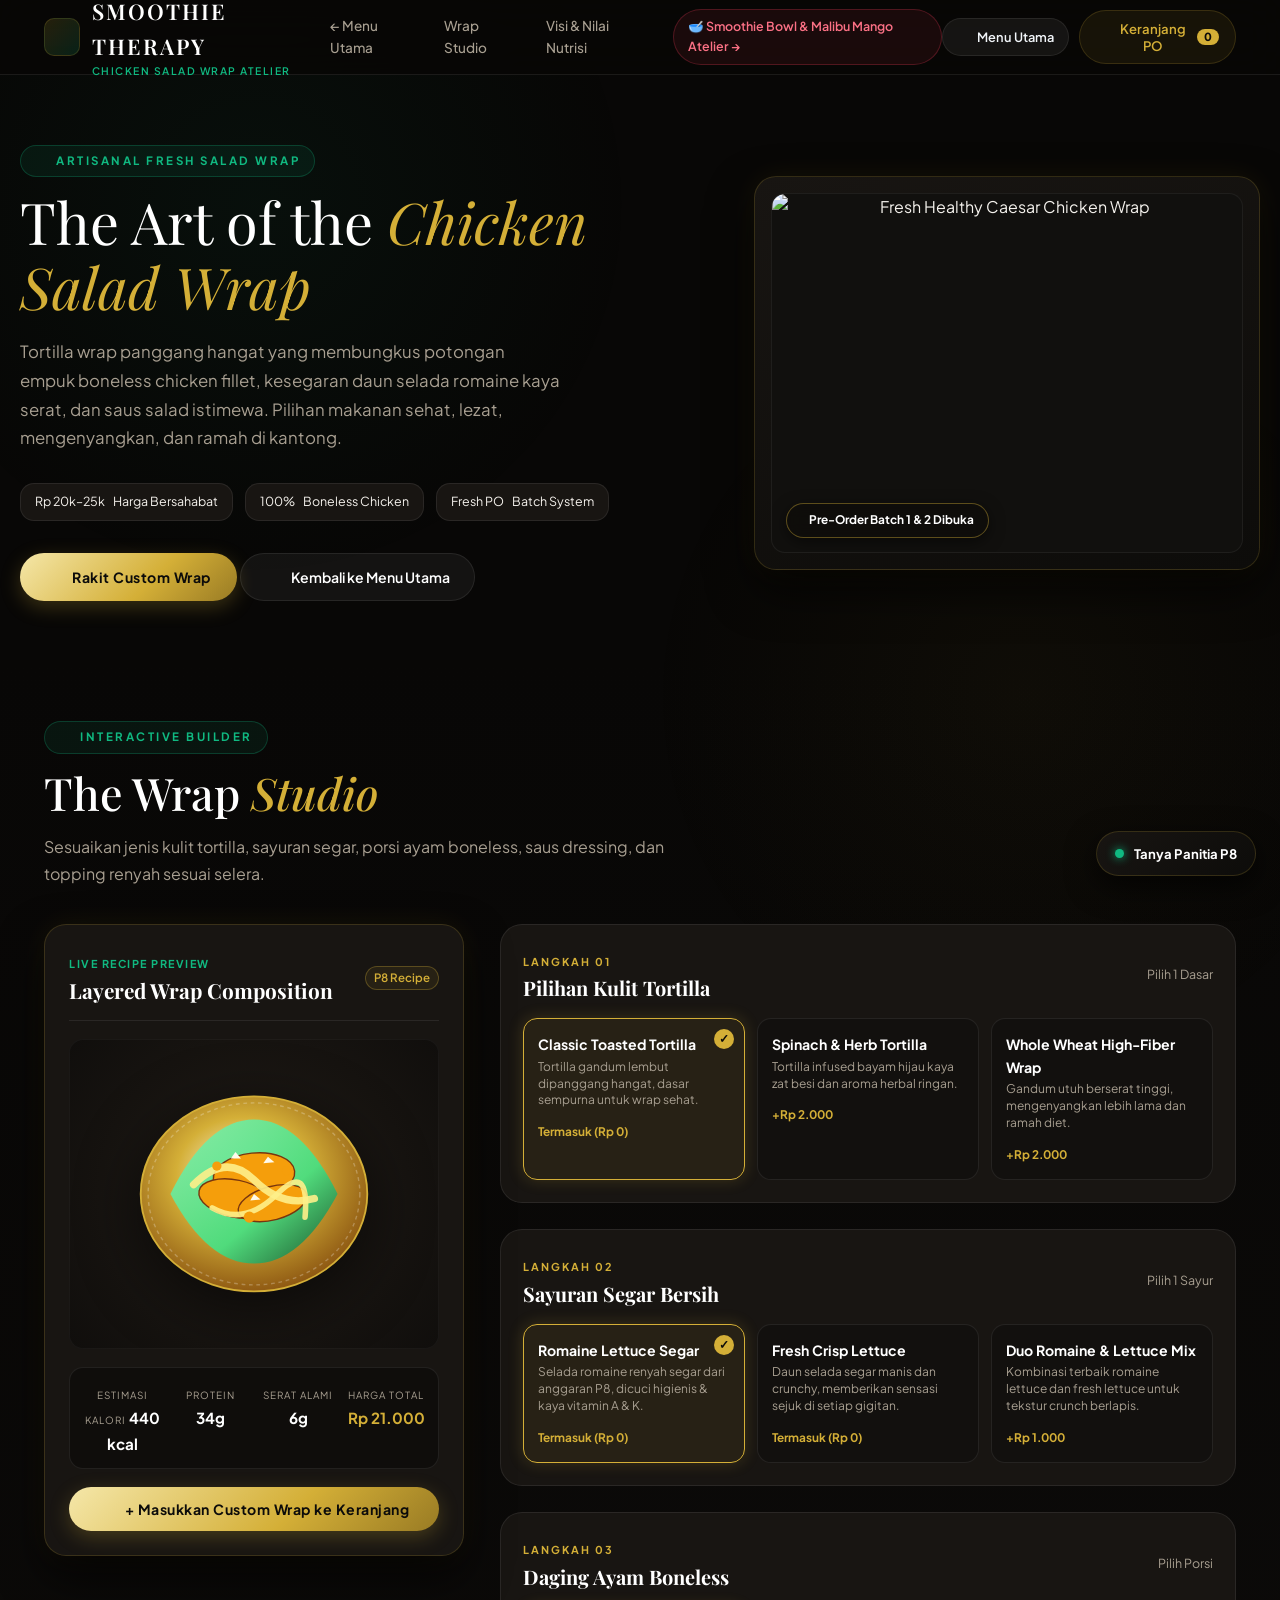
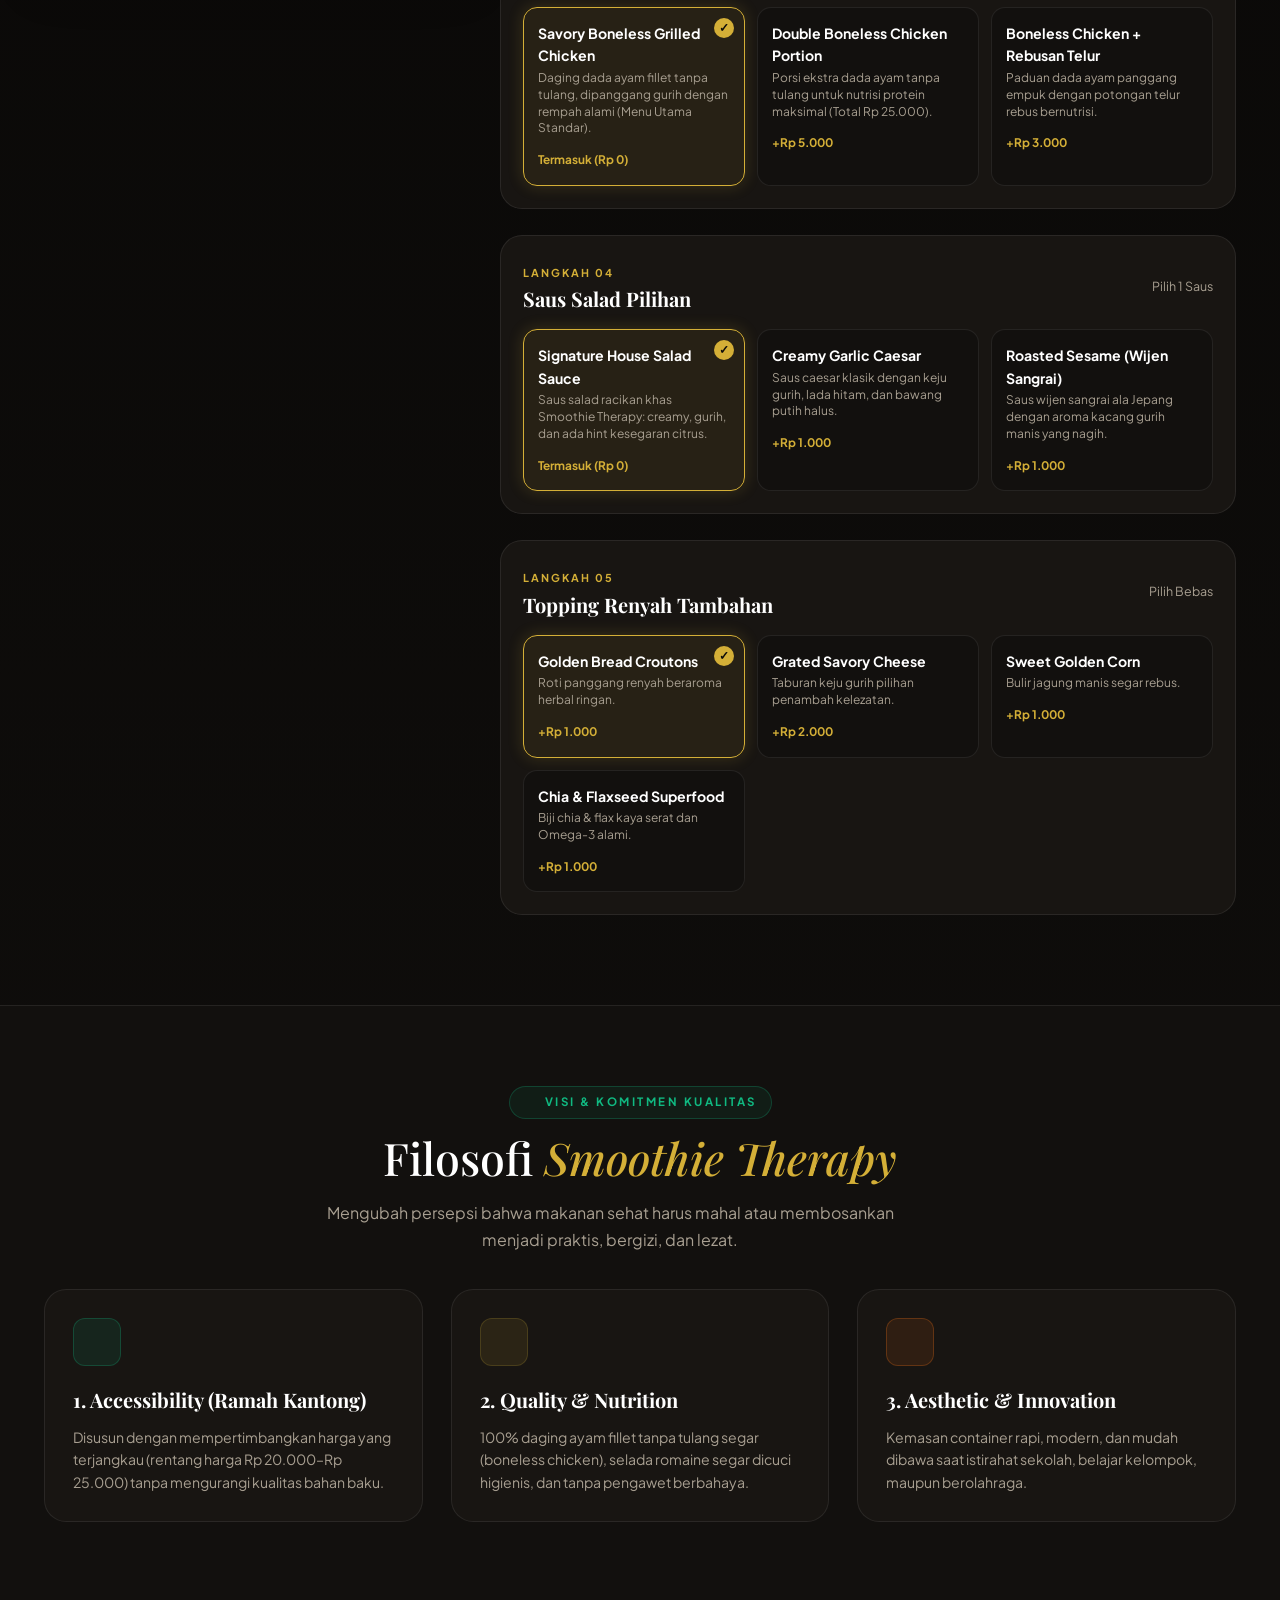
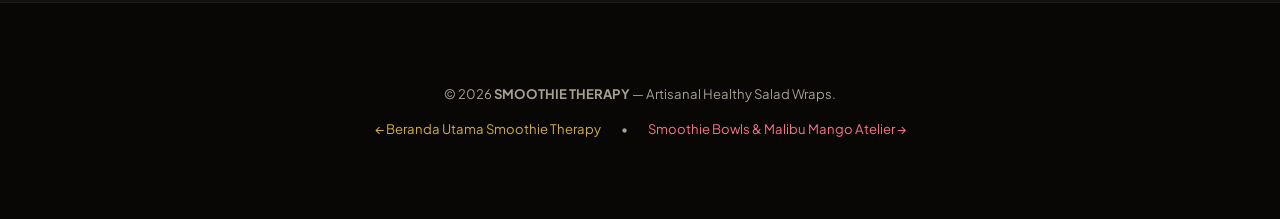
==== salad/index.html @ 360670b2 "Streamline studios to 3 core items, remove extra menus, and add Go Back to Main button at top" ====
<!DOCTYPE html>
<html lang="id">
<head>
  <meta charset="UTF-8">
  <meta name="viewport" content="width=device-width, initial-scale=1.0, viewport-fit=cover">
  <title>Smoothie Therapy — Chicken Salad Wrap Atelier</title>
  <meta name="description" content="Artisanal Chicken Salad Wraps dengan boneless chicken panggang, selada romaine segar, dan saus salad istimewa. Praktis, bergizi, dan lezat.">

  <!-- Google Fonts: Playfair Display & Plus Jakarta Sans -->
  <link rel="preconnect" href="https://fonts.googleapis.com">
  <link rel="preconnect" href="https://fonts.gstatic.com" crossorigin>
  <link href="https://fonts.googleapis.com/css2?family=Playfair+Display:ital,wght@0,400..900;1,400..900&family=Plus+Jakarta+Sans:wght@300;400;500;600;700;800&display=swap" rel="stylesheet">

  <!-- Lucide Icons -->
  <script src="https://unpkg.com/lucide@latest"></script>

  <!-- Dedicated Stylesheet -->
  <link rel="stylesheet" href="style.css">
</head>
<body>

  <!-- ========================================================
       TOP NAVIGATION BAR
       ======================================================== -->
  <header class="nav-header">
    <div class="container nav-inner">
      <div class="brand-logo-wrap">
        <div class="brand-mark">
          <i data-lucide="leaf" style="width: 18px; height: 18px; color: #4ade80;"></i>
        </div>
        <div>
          <a href="../index.html" class="brand-text-name">SMOOTHIE THERAPY</a>
          <span class="brand-text-sub">Chicken Salad Wrap Atelier</span>
        </div>
      </div>

      <nav class="nav-links">
        <a href="../index.html" class="nav-link">← Menu Utama</a>
        <a href="#studio" class="nav-link">Wrap Studio</a>
        <a href="#philosophy" class="nav-link">Visi &amp; Nilai Nutrisi</a>
        <a href="../smoothie-bowls/index.html" class="nav-portal-pill">
          <span>🥣 Smoothie Bowl &amp; Malibu Mango Atelier →</span>
        </a>
      </nav>

      <div class="nav-actions">
        <a href="../index.html" class="btn-back-main" title="Kembali ke Menu Utama">
          <i data-lucide="arrow-left" style="width: 14px; height: 14px;"></i>
          <span>Menu Utama</span>
        </a>
        <button class="btn-folio-cart" onclick="openCartDrawer()" title="Lihat Keranjang Pesanan">
          <i data-lucide="shopping-bag" style="width: 16px; height: 16px;"></i>
          <span>Keranjang PO</span>
          <span class="cart-badge" id="cartBadgeCount">0</span>
        </button>
      </div>
    </div>
  </header>

  <!-- ========================================================
       HERO SECTION
       ======================================================== -->
  <section class="hero-section">
    <div class="container hero-wrap">
      <div class="hero-content">
        <div class="section-tag emerald">
          <i data-lucide="award" style="width: 13px; height: 13px;"></i>
          <span>Artisanal Fresh Salad Wrap</span>
        </div>
        <h1>The Art of the <em>Chicken Salad Wrap</em></h1>
        <p>Tortilla wrap panggang hangat yang membungkus potongan empuk boneless chicken fillet, kesegaran daun selada romaine kaya serat, dan saus salad istimewa. Pilihan makanan sehat, lezat, mengenyangkan, dan ramah di kantong.</p>

        <div class="hero-badges-strip">
          <div class="hero-stat-badge">
            <span class="stat-num">Rp 20k–25k</span>
            <span class="stat-label">Harga Bersahabat</span>
          </div>
          <div class="hero-stat-badge">
            <span class="stat-num">100%</span>
            <span class="stat-label">Boneless Chicken</span>
          </div>
          <div class="hero-stat-badge">
            <span class="stat-num">Fresh PO</span>
            <span class="stat-label">Batch System</span>
          </div>
        </div>

        <div class="hero-actions" style="margin-top: 24px;">
          <a href="#studio" class="btn-gold">
            <i data-lucide="sliders" style="width: 16px; height: 16px;"></i>
            <span>Rakit Custom Wrap</span>
          </a>
          <a href="../index.html" class="btn-ghost">
            <i data-lucide="arrow-left" style="width: 16px; height: 16px;"></i>
            <span>Kembali ke Menu Utama</span>
          </a>
        </div>
      </div>

      <div class="hero-visual-card">
        <div class="hero-image-wrap">
          <img src="https://images.unsplash.com/photo-1540420773420-3366772f4999?auto=format&fit=crop&w=800&q=80" alt="Fresh Healthy Caesar Chicken Wrap" class="hero-wrap-photo" loading="eager" decoding="async">
          <div class="hero-floating-pill">
            <div class="live-pulse-dot"></div>
            <span>Pre-Order Batch 1 & 2 Dibuka</span>
          </div>
        </div>
      </div>
    </div>
  </section>

  <!-- ========================================================
       INTERACTIVE WRAP ATELIER STUDIO
       ======================================================== -->
  <section class="studio-section" id="studio">
    <div class="container">
      <div class="section-header-block">
        <div class="section-tag emerald">
          <i data-lucide="layers" style="width: 13px; height: 13px;"></i>
          <span>Interactive Builder</span>
        </div>
        <h2 class="section-title">The Wrap <em>Studio</em></h2>
        <p class="section-subtext">Sesuaikan jenis kulit tortilla, sayuran segar, porsi ayam boneless, saus dressing, dan topping renyah sesuai selera.</p>
      </div>

      <div class="studio-workspace-grid">
        <!-- Live Graphic Visualizer -->
        <div class="studio-visualizer-card">
          <div class="visualizer-header">
            <div>
              <span class="visualizer-status">Live Recipe Preview</span>
              <h3 style="font-family: var(--font-serif); font-size: 1.3rem; color: #ffffff;">Layered Wrap Composition</h3>
            </div>
            <span class="visualizer-chip">P8 Recipe</span>
          </div>

          <div class="studio-stage-box" id="wrap3DStage">
            <!-- Dynamic SVG injected via app.js -->
          </div>

          <!-- Realtime Nutrition & Pricing HUD -->
          <div class="studio-hud-grid">
            <div class="hud-item">
              <span class="hud-label">Estimasi Kalori</span>
              <span class="hud-val" id="hudCals">410 kcal</span>
            </div>
            <div class="hud-item">
              <span class="hud-label">Protein</span>
              <span class="hud-val" id="hudProtein">32g</span>
            </div>
            <div class="hud-item">
              <span class="hud-label">Serat Alami</span>
              <span class="hud-val" id="hudFiber">6g</span>
            </div>
            <div class="hud-item highlighted">
              <span class="hud-label">Harga Total</span>
              <span class="hud-val" id="hudPrice">Rp 20.000</span>
            </div>
          </div>

          <button class="btn-gold" style="width: 100%; justify-content: center; margin-top: 18px;" onclick="addCustomWrapToBag()">
            <i data-lucide="plus-circle" style="width: 16px; height: 16px;"></i>
            <span>+ Masukkan Custom Wrap ke Keranjang</span>
          </button>
        </div>

        <!-- Controls Builder Accordion / Cards -->
        <div class="studio-controls-column">
          <!-- Step 1: Base Wrap -->
          <div class="control-group-block">
            <div class="control-header-row">
              <div>
                <span class="control-step-badge">Langkah 01</span>
                <h3 class="control-title">Pilihan Kulit Tortilla</h3>
              </div>
              <span class="control-hint">Pilih 1 Dasar</span>
            </div>
            <div class="ingredient-cards-grid" id="baseOptionsContainer"></div>
          </div>

          <!-- Step 2: Fresh Greens -->
          <div class="control-group-block">
            <div class="control-header-row">
              <div>
                <span class="control-step-badge">Langkah 02</span>
                <h3 class="control-title">Sayuran Segar Bersih</h3>
              </div>
              <span class="control-hint">Pilih 1 Sayur</span>
            </div>
            <div class="ingredient-cards-grid" id="greensOptionsContainer"></div>
          </div>

          <!-- Step 3: Protein -->
          <div class="control-group-block">
            <div class="control-header-row">
              <div>
                <span class="control-step-badge">Langkah 03</span>
                <h3 class="control-title">Daging Ayam Boneless</h3>
              </div>
              <span class="control-hint">Pilih Porsi</span>
            </div>
            <div class="ingredient-cards-grid" id="proteinOptionsContainer"></div>
          </div>

          <!-- Step 4: House Dressing -->
          <div class="control-group-block">
            <div class="control-header-row">
              <div>
                <span class="control-step-badge">Langkah 04</span>
                <h3 class="control-title">Saus Salad Pilihan</h3>
              </div>
              <span class="control-hint">Pilih 1 Saus</span>
            </div>
            <div class="ingredient-cards-grid" id="dressingOptionsContainer"></div>
          </div>

          <!-- Step 5: Crunches & Toppings -->
          <div class="control-group-block">
            <div class="control-header-row">
              <div>
                <span class="control-step-badge">Langkah 05</span>
                <h3 class="control-title">Topping Renyah Tambahan</h3>
              </div>
              <span class="control-hint">Pilih Bebas</span>
            </div>
            <div class="ingredient-cards-grid" id="toppingsOptionsContainer"></div>
          </div>
        </div>
      </div>
    </div>
  </section>



  <!-- ========================================================
       PHILOSOPHY & VALUE PILLARS
       ======================================================== -->
  <section class="philosophy-section" id="philosophy">
    <div class="container">
      <div class="section-header-block" style="text-align: center; max-width: 680px; margin: 0 auto;">
        <div class="section-tag emerald">
          <i data-lucide="shield-check" style="width: 13px; height: 13px;"></i>
          <span>Visi & Komitmen Kualitas</span>
        </div>
        <h2 class="section-title">Filosofi <em>Smoothie Therapy</em></h2>
        <p class="section-subtext">Mengubah persepsi bahwa makanan sehat harus mahal atau membosankan menjadi praktis, bergizi, dan lezat.</p>
      </div>

      <div class="philosophy-grid">
        <div class="philosophy-card">
          <div class="philosophy-icon-wrap">
            <i data-lucide="heart" style="width: 24px; height: 24px;"></i>
          </div>
          <h3>1. Accessibility (Ramah Kantong)</h3>
          <p>Disusun dengan mempertimbangkan harga yang terjangkau (rentang harga Rp 20.000–Rp 25.000) tanpa mengurangi kualitas bahan baku.</p>
        </div>

        <div class="philosophy-card">
          <div class="philosophy-icon-wrap" style="color: var(--gold); background: rgba(212,175,55,0.1); border-color: var(--border);">
            <i data-lucide="check-circle" style="width: 24px; height: 24px;"></i>
          </div>
          <h3>2. Quality & Nutrition</h3>
          <p>100% daging ayam fillet tanpa tulang segar (boneless chicken), selada romaine segar dicuci higienis, dan tanpa pengawet berbahaya.</p>
        </div>

        <div class="philosophy-card">
          <div class="philosophy-icon-wrap" style="color: #f97316; background: rgba(249,115,22,0.1); border-color: rgba(249,115,22,0.25);">
            <i data-lucide="sparkles" style="width: 24px; height: 24px;"></i>
          </div>
          <h3>3. Aesthetic & Innovation</h3>
          <p>Kemasan container rapi, modern, dan mudah dibawa saat istirahat sekolah, belajar kelompok, maupun berolahraga.</p>
        </div>
      </div>
    </div>
  </section>

  <!-- ========================================================
       CART FOLIO DRAWER
       ======================================================== -->
  <div class="cart-drawer-overlay" id="cartDrawerOverlay" onclick="closeCartDrawer()"></div>
  <aside class="cart-drawer" id="cartDrawer">
    <div class="drawer-header">
      <div>
        <h3>Keranjang Pre-Order</h3>
        <span style="font-size: 0.72rem; color: var(--gold); text-transform: uppercase; letter-spacing: 1px;">Smoothie Therapy</span>
      </div>
      <button class="drawer-close-btn" onclick="closeCartDrawer()">✕</button>
    </div>

    <div class="drawer-items-list" id="cartDrawerItemsList"></div>

    <div class="drawer-footer">
      <div class="drawer-subtotal-row">
        <span>Subtotal</span>
        <span id="drawerSubtotal">Rp 0</span>
      </div>
      <div class="drawer-total-row">
        <span>Total Bayar</span>
        <span id="drawerGrandTotal" style="color: var(--gold);">Rp 0</span>
      </div>
      <button class="btn-gold btn-checkout-folio" onclick="openCheckoutModal()">
        <i data-lucide="send" style="width: 15px; height: 15px;"></i>
        <span>Lanjut ke Formulir Pre-Order →</span>
      </button>
    </div>
  </aside>

  <!-- ========================================================
       SLEEK MINIMALIST PRE-ORDER MODAL
       ======================================================== -->
  <div class="modal-overlay" id="checkoutModal">
    <div class="sleek-checkout-sheet">
      <div class="checkout-sheet-header">
        <div class="sheet-title-group">
          <h3>Konfirmasi Wrap</h3>
          <div class="sheet-summary-badge emerald-badge">
            <span id="checkoutBadgeCount">1 Wrap</span>
            <span>•</span>
            <span id="checkoutBadgeTotal">Rp 20.000</span>
          </div>
        </div>
        <button class="sheet-close-btn" onclick="closeCheckoutModal()">✕</button>
      </div>

      <!-- Quick Item Chips Preview -->
      <div class="sheet-quick-preview" id="checkoutMiniList"></div>

      <!-- Compact 2-Col Input for Name & Address -->
      <div class="checkout-grid-2col">
        <div class="sleek-input-field">
          <label>Nama Pemesan *</label>
          <input type="text" id="recipientNameInput" placeholder="Nama lengkap">
        </div>
        <div class="sleek-input-field">
          <label>Alamat Pengiriman *</label>
          <input type="text" id="deliveryAddressInput" placeholder="Alamat jalan / no. rumah">
        </div>
      </div>

      <!-- Optional Catatan -->
      <div class="sleek-input-field">
        <label>Catatan (Opsional)</label>
        <input type="text" id="orderNotesInput" placeholder="Misal: saus dipisah, tanpa lada">
      </div>

      <!-- Segmented Payment Selector -->
      <div class="sleek-control-group">
        <label>Metode Pembayaran</label>
        <div class="sleek-segmented-row">
          <button type="button" class="sleek-segment-item active" id="pay_qris" onclick="setPaymentMethod('qris')">
            <span class="seg-title">⚡ QRIS</span>
          </button>
          <button type="button" class="sleek-segment-item" id="pay_transfer" onclick="setPaymentMethod('transfer')">
            <span class="seg-title">🏦 Transfer</span>
          </button>
          <button type="button" class="sleek-segment-item" id="pay_cash" onclick="setPaymentMethod('cash')">
            <span class="seg-title">💵 Tunai (Sekolah)</span>
          </button>
        </div>
        <div class="sleek-pay-hint" id="payHintText">
          ⚡ Scan QRIS via GoPay, BCA, Livin, Dana, atau ShopeePay.
        </div>
      </div>

      <!-- Sleek Action Button -->
      <button class="btn-sleek-checkout" id="btnSubmitOrder" onclick="executeOrderPayment()">
        <span>Kirim Pre-Order ke WhatsApp</span>
        <strong id="btnPriceTag">Rp 20.000</strong>
      </button>
    </div>
  </div>

  <!-- ========================================================
       ORDER SUCCESS TICKET MODAL
       ======================================================== -->
  <div class="modal-overlay" id="trackerModal">
    <div class="modal-card" style="max-width: 480px; text-align: center;">
      <button class="modal-close-x" onclick="closeTrackerModal()">✕</button>
      <div class="section-tag emerald" style="margin-bottom: 8px;">
        <i data-lucide="check-circle" style="width: 12px; height: 12px;"></i>
        <span>Pre-Order Terkirim!</span>
      </div>
      <h3 style="font-family: var(--font-serif); font-size: 1.6rem; color: #ffffff; margin-bottom: 4px;">Tiket Pesanan Chicken Wrap</h3>
      <p style="font-size: 0.85rem; color: var(--text-muted); margin-bottom: 16px;">WhatsApp telah dibuka untuk konfirmasi langsung ke panitia P8.</p>

      <!-- Scannable Ticket Summary -->
      <div style="background: rgba(255,255,255,0.02); border: 1.5px dashed var(--gold); border-radius: 12px; padding: 14px; text-align: left; font-size: 0.82rem; margin-bottom: 18px;">
        <div style="display: flex; justify-content: space-between; margin-bottom: 6px;">
          <span style="color: var(--text-muted);">Kode Pesanan:</span>
          <strong style="color: var(--gold);" id="trackerOrderCode">#WRAP-P8-1001</strong>
        </div>
        <div style="display: flex; justify-content: space-between; margin-bottom: 6px;">
          <span style="color: var(--text-muted);">Nama Pemesan:</span>
          <strong style="color: #ffffff;" id="trackerStudentText">-</strong>
        </div>
        <div style="display: flex; justify-content: space-between; margin-bottom: 6px;">
          <span style="color: var(--text-muted);">Alamat Pengiriman:</span>
          <strong style="color: #4ade80;" id="trackerAddressText">-</strong>
        </div>
        <div style="display: flex; justify-content: space-between; margin-top: 8px; padding-top: 6px; border-top: 1px solid rgba(255,255,255,0.08);">
          <span style="color: var(--text-muted);">Total Bayar:</span>
          <strong style="color: var(--gold); font-size: 1rem;" id="trackerTotalText">Rp 0</strong>
        </div>
      </div>

      <button class="btn-gold" style="width: 100%; justify-content: center;" onclick="closeTrackerModal()">
        <span>Selesai & Kembali ke Atelier</span>
      </button>
    </div>
  </div>

  <!-- ========================================================
       CONCIERGE CHATBOX (WHATSAPP & FAQ)
       ======================================================== -->
  <div class="concierge-floating-pill" onclick="toggleConcierge()" title="Buka Concierge P8">
    <div class="concierge-live-dot"></div>
    <span style="font-size: 0.82rem; font-weight: 700; color: #ffffff;">Tanya Panitia P8</span>
  </div>

  <div class="concierge-window" id="conciergeWindow">
    <div class="concierge-header">
      <div>
        <h4 style="font-size: 0.95rem; font-weight: 700; color: #ffffff;">Smoothie Therapy Concierge</h4>
        <span style="font-size: 0.68rem; color: #4ade80;">● Tim Customer Care Standby</span>
      </div>
      <button onclick="toggleConcierge()" style="color: var(--text-muted); font-size: 1rem;">✕</button>
    </div>

    <!-- Direct Social Connections -->
    <div class="concierge-quick-links">
      <a href="https://wa.me/628118411410?text=Halo%20Tim%20Smoothie%20Therapy%2C%20saya%20ingin%20bertanya%20tentang%20Chicken%20Salad%20Wrap" target="_blank" rel="noopener" class="link-whatsapp">
        <span>💬 WhatsApp Panitia</span>
      </a>
      <a href="https://instagram.com" target="_blank" rel="noopener" class="link-instagram">
        <span>📸 Instagram @smoothietherapy</span>
      </a>
    </div>

    <!-- Messages Body -->
    <div class="concierge-messages-body" id="conciergeMessagesBody">
      <div class="chat-msg bot">
        Halo! Ada yang bisa kami bantu seputar Chicken Salad Wrap, info porsi, atau metode bayar QRIS?
      </div>
    </div>

    <!-- Input Row -->
    <div class="concierge-input-row">
      <input type="text" class="concierge-chat-input" id="conciergeChatInput" placeholder="Tanya tentang porsi, harga, pengiriman..." onkeydown="handleConciergeKey(event)">
      <button onclick="sendConciergeMessage()" style="color: var(--gold); font-size: 0.82rem; font-weight: 700;">Kirim</button>
    </div>
  </div>

  <!-- ========================================================
       FOOTER
       ======================================================== -->
  <footer>
    <div class="container" style="text-align: center; padding: 40px 0;">
      <p>&copy; 2026 <strong>SMOOTHIE THERAPY</strong> — Artisanal Healthy Salad Wraps.</p>
      
      <div style="margin-top: 14px; display: flex; justify-content: center; gap: 20px; font-size: 0.82rem;">
        <a href="../index.html" style="color: var(--gold);">← Beranda Utama Smoothie Therapy</a>
        <span>•</span>
        <a href="../smoothie-bowls/index.html" style="color: #fb7185;">Smoothie Bowls & Malibu Mango Atelier →</a>
      </div>
    </div>
  </footer>

  <!-- Dedicated App JS Engine -->
  <script src="app.js"></script>
</body>
</html>
---- salad/style.css ----
button, [role="button"] { cursor: pointer; }
/* CRISP & BOWL — Caesar Salad Wrap Atelier Stylesheet */
:root {
  --bg-primary: #080706;
  --bg-secondary: #12100e;
  --bg-card: #181512;
  --bg-card-hover: #221e1a;
  --gold: #d4af37;
  --gold-light: #f5e7a9;
  --gold-dark: #997b24;
  --gold-glow: rgba(212, 175, 55, 0.25);
  --emerald: #10b981;
  --emerald-glow: rgba(16, 185, 129, 0.2);
  --text-main: #f5f2ed;
  --text-muted: #a89f91;
  --border: rgba(212, 175, 55, 0.18);
  --border-subtle: rgba(255, 255, 255, 0.08);
  --font-serif: 'Playfair Display', Georgia, serif;
  --font-sans: 'Plus Jakarta Sans', -apple-system, BlinkMacSystemFont, sans-serif;
  --transition: all 0.3s cubic-bezier(0.16, 1, 0.3, 1);
  --radius-sm: 8px;
  --radius-md: 14px;
  --radius-lg: 22px;
  --radius-full: 9999px;
  --shadow-luxury: 0 20px 45px rgba(0, 0, 0, 0.7), 0 0 30px rgba(212, 175, 55, 0.08);
}

*, *::before, *::after {
  box-sizing: border-box;
  margin: 0;
  padding: 0;
}

html, body {
  max-width: 100vw;
  overflow-x: hidden;
  width: 100%;
}

img, picture, svg, video {
  max-width: 100%;
  height: auto;
  display: block;
}

body {
  background-color: var(--bg-primary);
  color: var(--text-main);
  font-family: var(--font-sans);
  line-height: 1.6;
  -webkit-font-smoothing: antialiased;
  overflow-x: hidden;
  position: relative;
}

/* Background Atmosphere */
body::before {
  content: '';
  position: fixed;
  top: -20%;
  left: -10%;
  width: 60vw;
  height: 60vw;
  background: radial-gradient(circle, rgba(16, 185, 129, 0.05) 0%, transparent 70%);
  pointer-events: none;
  z-index: 0;
}
body::after {
  content: '';
  position: fixed;
  bottom: -20%;
  right: -10%;
  width: 60vw;
  height: 60vw;
  background: radial-gradient(circle, rgba(212, 175, 55, 0.04) 0%, transparent 70%);
  pointer-events: none;
  z-index: 0;
}

a {
  color: inherit;
  text-decoration: none;
}

button {
  font-family: inherit;
  cursor: pointer;
  border: none;
  outline: none;
  background: none;
}

/* Typography & Utilities */
.container {
  width: 100%;
  max-width: 1240px;
  margin: 0 auto;
  padding: 0 24px;
  position: relative;
  z-index: 1;
}

.section-tag {
  display: inline-flex;
  align-items: center;
  gap: 8px;
  padding: 6px 14px;
  border-radius: var(--radius-full);
  background: rgba(212, 175, 55, 0.08);
  border: 1px solid var(--border);
  color: var(--gold);
  font-size: 0.72rem;
  font-weight: 700;
  letter-spacing: 2.5px;
  text-transform: uppercase;
  margin-bottom: 12px;
}

.section-tag.emerald {
  color: var(--emerald);
  background: rgba(16, 185, 129, 0.08);
  border-color: rgba(16, 185, 129, 0.25);
}

.section-title {
  font-family: var(--font-serif);
  font-size: clamp(2rem, 4vw, 2.8rem);
  font-weight: 500;
  line-height: 1.2;
  color: #ffffff;
  margin-bottom: 14px;
}

.section-title em {
  font-style: italic;
  color: var(--gold);
}

.section-subtext {
  color: var(--text-muted);
  font-size: 1rem;
  max-width: 620px;
  line-height: 1.7;
}

/* Luxury Buttons */
.btn-gold {
  display: inline-flex;
  align-items: center;
  gap: 10px;
  padding: 13px 26px;
  border-radius: var(--radius-full);
  background: linear-gradient(135deg, var(--gold-light) 0%, var(--gold) 60%, var(--gold-dark) 100%);
  color: #0c0b0a;
  font-weight: 700;
  font-size: 0.88rem;
  letter-spacing: 0.5px;
  transition: var(--transition);
  box-shadow: 0 6px 20px rgba(212, 175, 55, 0.25);
}
.btn-gold:hover {
  transform: translateY(-2px);
  box-shadow: 0 10px 28px rgba(212, 175, 55, 0.4);
}

.btn-ghost {
  display: inline-flex;
  align-items: center;
  gap: 10px;
  padding: 12px 24px;
  border-radius: var(--radius-full);
  background: rgba(255, 255, 255, 0.04);
  border: 1px solid var(--border-subtle);
  color: #ffffff;
  font-weight: 600;
  font-size: 0.88rem;
  transition: var(--transition);
}
.btn-ghost:hover {
  background: rgba(255, 255, 255, 0.08);
  border-color: var(--gold);
  color: var(--gold);
  transform: translateY(-2px);
}

/* ========================================================
   NAVIGATION BAR
   ======================================================== */
.nav-header {
  position: sticky;
  top: 0;
  z-index: 100;
  backdrop-filter: blur(20px);
  -webkit-backdrop-filter: blur(20px);
  background: rgba(8, 7, 6, 0.82);
  border-bottom: 1px solid var(--border-subtle);
  transition: var(--transition);
}
.nav-inner {
  display: flex;
  align-items: center;
  justify-content: space-between;
  height: 74px;
}
.brand-logo-wrap {
  display: flex;
  align-items: center;
  gap: 12px;
}
.brand-mark {
  width: 38px;
  height: 38px;
  border-radius: 10px;
  background: linear-gradient(135deg, rgba(212, 175, 55, 0.15) 0%, rgba(16, 185, 129, 0.15) 100%);
  border: 1px solid var(--border);
  display: flex;
  align-items: center;
  justify-content: center;
  color: var(--gold);
  font-size: 1.1rem;
}
.brand-text-name {
  font-family: var(--font-serif);
  font-size: 1.35rem;
  font-weight: 600;
  letter-spacing: 2px;
  color: #ffffff;
}
.brand-text-sub {
  font-size: 0.65rem;
  letter-spacing: 1.5px;
  text-transform: uppercase;
  color: var(--emerald);
  font-weight: 600;
  display: block;
}

.nav-links {
  display: flex;
  align-items: center;
  gap: 28px;
}
.nav-link {
  font-size: 0.85rem;
  font-weight: 500;
  color: var(--text-muted);
  transition: var(--transition);
}
.nav-link:hover, .nav-link.active {
  color: var(--gold);
}

.nav-portal-pill {
  display: inline-flex;
  align-items: center;
  gap: 8px;
  padding: 7px 14px;
  border-radius: var(--radius-full);
  background: rgba(244, 63, 94, 0.08);
  border: 1px solid rgba(244, 63, 94, 0.25);
  color: #fb7185;
  font-size: 0.78rem;
  font-weight: 600;
  transition: var(--transition);
}
.nav-portal-pill:hover {
  background: rgba(244, 63, 94, 0.16);
  border-color: #fb7185;
  transform: translateY(-1px);
}

.nav-actions {
  display: flex;
  align-items: center;
  gap: 10px;
}
.btn-back-main {
  display: inline-flex;
  align-items: center;
  gap: 6px;
  padding: 8px 14px;
  border-radius: var(--radius-full);
  background: rgba(255, 255, 255, 0.06);
  border: 1px solid var(--border-subtle);
  color: #f1f5f9;
  font-size: 0.8rem;
  font-weight: 600;
  text-decoration: none;
  transition: var(--transition);
  white-space: nowrap;
}
.btn-back-main:hover {
  background: rgba(212, 175, 55, 0.16);
  border-color: var(--gold);
  color: #ffffff;
  transform: translateY(-1px);
}
.btn-folio-cart {
  position: relative;
  display: flex;
  align-items: center;
  gap: 8px;
  padding: 9px 16px;
  border-radius: var(--radius-full);
  background: rgba(212, 175, 55, 0.08);
  border: 1px solid var(--border);
  color: var(--gold);
  font-size: 0.82rem;
  font-weight: 600;
  transition: var(--transition);
}
.btn-folio-cart:hover {
  background: rgba(212, 175, 55, 0.16);
}
.cart-badge {
  background: var(--gold);
  color: #0c0b0a;
  font-size: 0.7rem;
  font-weight: 800;
  border-radius: var(--radius-full);
  padding: 2px 7px;
  line-height: 1;
}

/* ========================================================
   HERO SECTION
   ======================================================== */
.hero-wrap {
  padding: 70px 0 60px;
  display: grid;
  grid-template-columns: 1.15fr 0.85fr;
  align-items: center;
  gap: 50px;
}
.hero-content h1 {
  font-family: var(--font-serif);
  font-size: clamp(2.4rem, 4.5vw, 3.6rem);
  line-height: 1.12;
  font-weight: 400;
  color: #ffffff;
  margin-bottom: 20px;
}
.hero-content h1 em {
  font-style: italic;
  color: var(--gold);
}
.hero-content p {
  font-size: 1.05rem;
  color: var(--text-muted);
  line-height: 1.7;
  margin-bottom: 30px;
  max-width: 540px;
}
.hero-badges-strip {
  display: flex;
  flex-wrap: wrap;
  gap: 12px;
  margin-bottom: 32px;
}
.hero-stat-badge {
  display: inline-flex;
  align-items: center;
  gap: 8px;
  padding: 8px 14px;
  border-radius: var(--radius-md);
  background: var(--bg-card);
  border: 1px solid var(--border-subtle);
  font-size: 0.78rem;
  color: var(--text-main);
}
.hero-stat-badge strong {
  color: var(--emerald);
}

/* Hero Visual Media Card */
.hero-visual-card {
  position: relative;
  border-radius: var(--radius-lg);
  background: linear-gradient(160deg, #181512 0%, #0d0c0a 100%);
  border: 1px solid var(--border);
  padding: 16px;
  text-align: center;
  box-shadow: var(--shadow-luxury);
  overflow: hidden;
  width: 100%;
  max-width: 520px;
  margin: 0 auto;
}
.hero-visual-card::before {
  content: '';
  position: absolute;
  top: 50%;
  left: 50%;
  transform: translate(-50%, -50%);
  width: 280px;
  height: 280px;
  background: radial-gradient(circle, rgba(16, 185, 129, 0.15) 0%, transparent 70%);
  pointer-events: none;
}
.hero-image-wrap {
  position: relative;
  width: 100%;
  height: clamp(240px, 35vw, 360px);
  border-radius: var(--radius-md);
  overflow: hidden;
  background: #11100e;
  border: 1px solid rgba(255, 255, 255, 0.06);
}
.hero-wrap-photo {
  width: 100%;
  height: 100%;
  object-fit: cover;
  object-position: center;
  display: block;
  transition: transform 0.6s ease;
}
.hero-visual-card:hover .hero-wrap-photo {
  transform: scale(1.03);
}
.hero-floating-pill {
  position: absolute;
  bottom: 14px;
  left: 14px;
  background: rgba(14, 13, 11, 0.88);
  backdrop-filter: blur(8px);
  -webkit-backdrop-filter: blur(8px);
  border: 1px solid rgba(212, 175, 55, 0.4);
  border-radius: 99px;
  padding: 7px 14px;
  display: inline-flex;
  align-items: center;
  gap: 8px;
  font-size: 0.74rem;
  font-weight: 700;
  color: #ffffff;
  z-index: 2;
  box-shadow: 0 4px 15px rgba(0,0,0,0.5);
  max-width: calc(100% - 28px);
  white-space: nowrap;
  overflow: hidden;
  text-overflow: ellipsis;
}
.hero-wrap-display-svg {
  width: 100%;
  max-width: 320px;
  margin: 0 auto;
  filter: drop-shadow(0 15px 25px rgba(0,0,0,0.6));
  animation: floatWrap 4s ease-in-out infinite;
}
@keyframes floatWrap {
  0%, 100% { transform: translateY(0); }
  50% { transform: translateY(-8px); }
}
.hero-visual-caption {
  margin-top: 18px;
}
.hero-visual-caption h4 {
  font-family: var(--font-serif);
  font-size: 1.25rem;
  color: #ffffff;
}
.hero-visual-caption p {
  font-size: 0.8rem;
  color: var(--gold);
}

/* ========================================================
   INTERACTIVE STUDIO (BESPOKE BUILDER)
   ======================================================== */
.studio-section {
  padding: 60px 0 90px;
  background: linear-gradient(180deg, transparent 0%, rgba(18, 16, 14, 0.6) 100%);
}
.studio-grid,
.studio-workspace-grid {
  display: grid;
  grid-template-columns: 420px 1fr;
  gap: 36px;
  align-items: flex-start;
  margin-top: 36px;
}

/* Left Column: Visual Assembly Stage */
.stage-column,
.studio-visualizer-card {
  position: sticky;
  top: 94px;
  background: var(--bg-card);
  border: 1px solid var(--border);
  border-radius: var(--radius-lg);
  padding: 24px;
  box-shadow: var(--shadow-luxury);
}
.stage-header,
.visualizer-header {
  display: flex;
  justify-content: space-between;
  align-items: center;
  margin-bottom: 18px;
  padding-bottom: 12px;
  border-bottom: 1px solid var(--border-subtle);
}
.stage-pill,
.visualizer-status {
  font-size: 0.68rem;
  font-weight: 700;
  color: var(--emerald);
  letter-spacing: 1.5px;
  text-transform: uppercase;
}
.visualizer-chip {
  font-size: 0.72rem;
  color: var(--gold);
  font-weight: 600;
  border: 1px solid rgba(212, 175, 55, 0.3);
  padding: 2px 8px;
  border-radius: 999px;
  background: rgba(212, 175, 55, 0.08);
}
.stage-thermal-temp {
  font-size: 0.72rem;
  color: var(--gold);
  font-weight: 600;
  display: flex;
  align-items: center;
  gap: 5px;
}

.stage-view-canvas,
.studio-stage-box {
  width: 100%;
  max-width: 100%;
  height: clamp(230px, 32vw, 310px);
  border-radius: var(--radius-md);
  background: radial-gradient(circle, #211c17 0%, #100e0c 100%);
  display: flex;
  align-items: center;
  justify-content: center;
  position: relative;
  overflow: hidden;
  border: 1px solid rgba(255, 255, 255, 0.04);
}
.stage-ambient-aura {
  position: absolute;
  width: 220px;
  height: 220px;
  border-radius: 50%;
  background: radial-gradient(circle, rgba(16, 185, 129, 0.2) 0%, transparent 70%);
  transition: all 0.5s ease;
}
.svg-cross-section,
.wrap-svg-graphic {
  width: 100%;
  max-width: min(260px, 85%);
  height: auto;
  max-height: 85%;
  aspect-ratio: 1/1;
  position: relative;
  z-index: 2;
  filter: drop-shadow(0 14px 20px rgba(0,0,0,0.6));
  transition: transform 0.3s ease;
}

/* Macro Nutrition HUD */
.macro-hud-bar,
.studio-hud-grid {
  display: grid;
  grid-template-columns: repeat(4, 1fr);
  gap: 8px;
  margin-top: 18px;
  padding: 12px;
  background: rgba(0, 0, 0, 0.35);
  border-radius: var(--radius-md);
  border: 1px solid var(--border-subtle);
  text-align: center;
}
.macro-box-label,
.hud-label {
  font-size: 0.62rem;
  color: var(--text-muted);
  text-transform: uppercase;
  letter-spacing: 1px;
}
.macro-box-val,
.hud-val {
  font-size: 0.95rem;
  font-weight: 700;
  color: #ffffff;
  margin-top: 2px;
}
.macro-box-val.highlight-gold,
.hud-item.highlighted .hud-val {
  color: var(--gold);
}
.macro-box-val.highlight-green {
  color: var(--emerald);
}

.controls-column,
.studio-controls-column {
  display: flex;
  flex-direction: column;
  gap: 26px;
}

.stage-action-wrap {
  margin-top: 18px;
}
.btn-stage-add {
  width: 100%;
  justify-content: center;
  padding: 14px 20px;
  font-size: 0.95rem;
}

/* Right Column: Customizer Controls */
.controls-column {
  display: flex;
  flex-direction: column;
  gap: 26px;
}
.control-group-block {
  background: var(--bg-card);
  border: 1px solid var(--border-subtle);
  border-radius: var(--radius-lg);
  padding: 22px;
  transition: var(--transition);
}
.control-group-block:hover {
  border-color: var(--border);
}
.control-header-row {
  display: flex;
  justify-content: space-between;
  align-items: center;
  margin-bottom: 14px;
}
.control-step-badge {
  font-size: 0.68rem;
  color: var(--gold);
  font-weight: 700;
  letter-spacing: 2px;
  text-transform: uppercase;
}
.control-title {
  font-family: var(--font-serif);
  font-size: 1.25rem;
  color: #ffffff;
}
.control-hint {
  font-size: 0.78rem;
  color: var(--text-muted);
}

/* Selection Cards Grid */
.ingredient-cards-grid {
  display: grid;
  grid-template-columns: repeat(auto-fill, minmax(180px, 1fr));
  gap: 12px;
}
.ingredient-card {
  position: relative;
  background: var(--bg-secondary);
  border: 1px solid var(--border-subtle);
  border-radius: var(--radius-md);
  padding: 14px;
  cursor: pointer;
  transition: var(--transition);
  text-align: left;
}
.ingredient-card:hover {
  background: var(--bg-card-hover);
  border-color: rgba(212, 175, 55, 0.4);
  transform: translateY(-2px);
}
.ingredient-card.active,
.ingredient-card.selected {
  background: rgba(212, 175, 55, 0.08);
  border-color: var(--gold);
  box-shadow: 0 0 16px rgba(212, 175, 55, 0.2);
}
.ingredient-card.active::after,
.ingredient-card.selected::after {
  content: '✓';
  position: absolute;
  top: 10px;
  right: 10px;
  width: 20px;
  height: 20px;
  border-radius: 50%;
  background: var(--gold);
  color: #0c0b0a;
  font-size: 0.72rem;
  font-weight: 900;
  display: flex;
  align-items: center;
  justify-content: center;
}
.ingredient-info {
  display: flex;
  flex-direction: column;
  gap: 3px;
  margin-bottom: 8px;
}
.ingredient-name {
  font-weight: 700;
  font-size: 0.88rem;
  color: #ffffff;
  word-break: break-word;
}
.ingredient-desc {
  font-size: 0.75rem;
  color: var(--text-muted);
  line-height: 1.4;
  word-break: break-word;
}
.ingredient-price {
  display: inline-block;
  font-size: 0.74rem;
  font-weight: 700;
  color: var(--gold);
  margin-top: auto;
}
.ingredient-meta {
  display: flex;
  justify-content: space-between;
  align-items: center;
  font-size: 0.72rem;
  font-weight: 600;
  color: var(--gold);
}

/* ========================================================
   SIGNATURE HARVEST WRAPS MENU
   ======================================================== */
.signature-section {
  padding: 80px 0;
  border-top: 1px solid var(--border-subtle);
}
.filter-tabs-row {
  display: flex;
  gap: 10px;
  margin: 28px 0 36px;
  overflow-x: auto;
  padding-bottom: 8px;
}
.filter-pill {
  padding: 8px 18px;
  border-radius: var(--radius-full);
  background: var(--bg-card);
  border: 1px solid var(--border-subtle);
  color: var(--text-muted);
  font-size: 0.82rem;
  font-weight: 600;
  white-space: nowrap;
  transition: var(--transition);
}
.filter-pill:hover, .filter-pill.active {
  background: rgba(212, 175, 55, 0.12);
  border-color: var(--gold);
  color: var(--gold);
}

.signature-grid {
  display: grid;
  grid-template-columns: repeat(auto-fill, minmax(min(100%, 280px), 1fr));
  gap: 24px;
  width: 100%;
}

.signature-card,
.wrap-card {
  background: var(--bg-card);
  border: 1px solid var(--border-subtle);
  border-radius: var(--radius-lg);
  overflow: hidden;
  display: flex;
  flex-direction: column;
  justify-content: space-between;
  transition: var(--transition);
  position: relative;
  width: 100%;
  box-sizing: border-box;
}

.signature-card:hover,
.wrap-card:hover {
  border-color: var(--gold);
  transform: translateY(-4px);
  box-shadow: var(--shadow-luxury);
}

.signature-img-wrap {
  position: relative;
  width: 100%;
  height: clamp(180px, 25vw, 220px);
  overflow: hidden;
  background: #1a1714;
}

.signature-card-img {
  width: 100%;
  height: 100%;
  object-fit: cover;
  object-position: center;
  transition: transform 0.5s ease;
  display: block;
}

.signature-card:hover .signature-card-img {
  transform: scale(1.05);
}

.badge-tag,
.wrap-badge {
  display: inline-flex;
  align-items: center;
  gap: 6px;
  padding: 5px 12px;
  border-radius: var(--radius-full);
  font-size: 0.68rem;
  font-weight: 700;
  letter-spacing: 0.5px;
  text-transform: uppercase;
  background: rgba(18, 16, 14, 0.88);
  backdrop-filter: blur(8px);
  -webkit-backdrop-filter: blur(8px);
  border: 1px solid rgba(212, 175, 55, 0.4);
  color: var(--gold);
}

.signature-img-wrap .badge-tag {
  position: absolute;
  top: 12px;
  left: 12px;
  z-index: 2;
}

.signature-card-body {
  padding: 20px;
  display: flex;
  flex-direction: column;
  flex: 1;
  justify-content: space-between;
}

.signature-card-header {
  display: flex;
  justify-content: space-between;
  align-items: flex-start;
  gap: 10px;
  margin-bottom: 8px;
}

.signature-title,
.wrap-card-title {
  font-family: var(--font-serif);
  font-size: 1.25rem;
  color: #ffffff;
  line-height: 1.3;
  margin: 0;
  flex: 1;
  word-break: break-word;
}

.signature-price,
.wrap-price {
  font-family: var(--font-serif);
  font-size: 1.25rem;
  color: var(--gold);
  font-weight: 700;
  white-space: nowrap;
}

.signature-desc,
.wrap-card-desc {
  font-size: 0.85rem;
  color: var(--text-muted);
  line-height: 1.5;
  margin-bottom: 14px;
  word-break: break-word;
}

.signature-macros-row,
.wrap-nutrition-strip {
  display: flex;
  flex-wrap: wrap;
  gap: 8px;
  font-size: 0.74rem;
  color: var(--emerald);
  font-weight: 600;
  margin-bottom: 16px;
  padding: 8px 12px;
  border-radius: var(--radius-sm);
  background: rgba(16, 185, 129, 0.06);
  border: 1px solid rgba(16, 185, 129, 0.15);
}

.signature-actions,
.wrap-card-footer {
  display: flex;
  gap: 10px;
  margin-top: auto;
  align-items: center;
}

.signature-actions button,
.btn-wrap-action {
  flex: 1;
  padding: 10px 14px;
  font-size: 0.82rem;
  border-radius: var(--radius-full);
  display: inline-flex;
  align-items: center;
  justify-content: center;
  white-space: nowrap;
  transition: var(--transition);
}

.btn-ghost {
  background: rgba(255, 255, 255, 0.05);
  border: 1px solid var(--border-subtle);
  color: #ffffff;
}
.btn-ghost:hover {
  background: rgba(255, 255, 255, 0.1);
  border-color: var(--gold);
  color: var(--gold);
}

/* ========================================================
   FARM-TO-TABLE PHILOSOPHY STRIP
   ======================================================== */
.philosophy-section {
  padding: 80px 0;
  background: var(--bg-secondary);
  border-top: 1px solid var(--border-subtle);
}
.philosophy-grid {
  display: grid;
  grid-template-columns: repeat(3, 1fr);
  gap: 28px;
  margin-top: 36px;
}
.philosophy-card {
  background: var(--bg-card);
  border: 1px solid var(--border-subtle);
  border-radius: var(--radius-lg);
  padding: 28px;
  transition: var(--transition);
}
.philosophy-card:hover {
  border-color: var(--gold);
  transform: translateY(-3px);
}
.philosophy-icon-wrap {
  width: 48px;
  height: 48px;
  border-radius: 12px;
  background: rgba(16, 185, 129, 0.1);
  border: 1px solid rgba(16, 185, 129, 0.25);
  display: flex;
  align-items: center;
  justify-content: center;
  color: var(--emerald);
  margin-bottom: 18px;
}
.philosophy-card h3 {
  font-family: var(--font-serif);
  font-size: 1.25rem;
  color: #ffffff;
  margin-bottom: 10px;
}
.philosophy-card p {
  font-size: 0.88rem;
  color: var(--text-muted);
  line-height: 1.6;
}

/* ========================================================
   ORDER FOLIO DRAWER
   ======================================================== */
.cart-drawer-overlay {
  position: fixed;
  inset: 0;
  background: rgba(0, 0, 0, 0.7);
  backdrop-filter: blur(8px);
  z-index: 999;
  opacity: 0;
  pointer-events: none;
  transition: var(--transition);
}
.cart-drawer-overlay.open {
  opacity: 1;
  pointer-events: auto;
}
.cart-drawer {
  position: fixed;
  top: 0;
  right: -480px;
  width: 100%;
  max-width: 440px;
  height: 100vh;
  background: #110f0d;
  border-left: 1px solid var(--border);
  z-index: 1000;
  transition: right 0.4s cubic-bezier(0.16, 1, 0.3, 1);
  display: flex;
  flex-direction: column;
}
.cart-drawer.open {
  right: 0;
}
.drawer-header {
  padding: 20px 24px;
  display: flex;
  justify-content: space-between;
  align-items: center;
  border-bottom: 1px solid var(--border-subtle);
}
.drawer-header h3 {
  font-family: var(--font-serif);
  font-size: 1.35rem;
  color: #ffffff;
}
.drawer-close-btn {
  font-size: 1.2rem;
  color: var(--text-muted);
  transition: var(--transition);
}
.drawer-close-btn:hover {
  color: #ffffff;
}
.drawer-items-list {
  flex: 1;
  overflow-y: auto;
  padding: 20px 24px;
  display: flex;
  flex-direction: column;
  gap: 14px;
}
.cart-item-card {
  background: var(--bg-card);
  border: 1px solid var(--border-subtle);
  border-radius: var(--radius-md);
  padding: 14px;
  position: relative;
}
.cart-item-title {
  font-weight: 600;
  font-size: 0.95rem;
  color: #ffffff;
  margin-bottom: 4px;
}
.cart-item-desc {
  font-size: 0.75rem;
  color: var(--text-muted);
  line-height: 1.4;
  margin-bottom: 8px;
}
.cart-item-footer {
  display: flex;
  justify-content: space-between;
  align-items: center;
}
.cart-item-price {
  font-family: var(--font-serif);
  font-size: 1.05rem;
  color: var(--gold);
  font-weight: 600;
}
.btn-remove-item {
  color: var(--text-muted);
  font-size: 0.78rem;
  display: inline-flex;
  align-items: center;
  gap: 4px;
  transition: var(--transition);
}
.btn-remove-item:hover {
  color: #f43f5e;
}
.drawer-footer {
  padding: 20px 24px;
  border-top: 1px solid var(--border-subtle);
  background: rgba(0, 0, 0, 0.4);
}
.drawer-subtotal-row {
  display: flex;
  justify-content: space-between;
  font-size: 0.92rem;
  color: var(--text-muted);
  margin-bottom: 6px;
}
.drawer-total-row {
  display: flex;
  justify-content: space-between;
  font-size: 1.25rem;
  font-weight: 700;
  color: #ffffff;
  font-family: var(--font-serif);
  margin-bottom: 16px;
}
.btn-checkout-folio {
  width: 100%;
  justify-content: center;
  padding: 13px;
  font-size: 0.92rem;
}

/* ========================================================
   MODAL OVERLAYS (CHECKOUT & LIVE TRACKER)
   ======================================================== */
.modal-overlay {
  position: fixed;
  inset: 0;
  background: rgba(0, 0, 0, 0.82);
  backdrop-filter: blur(10px);
  z-index: 1100;
  display: none;
  align-items: center;
  justify-content: center;
  padding: 20px;
}
.modal-overlay.open {
  display: flex;
}
.modal-card {
  background: #141210;
  border: 1px solid var(--border);
  border-radius: var(--radius-lg);
  width: 100%;
  max-width: 580px;
  max-height: 90vh;
  overflow-y: auto;
  padding: 28px;
  box-shadow: var(--shadow-luxury);
  position: relative;
}
.modal-close-x {
  position: absolute;
  top: 20px;
  right: 20px;
  width: 32px;
  height: 32px;
  border-radius: 50%;
  background: rgba(255, 255, 255, 0.05);
  display: flex;
  align-items: center;
  justify-content: center;
  color: var(--text-muted);
  font-size: 1rem;
  transition: var(--transition);
}
.modal-close-x:hover {
  background: rgba(255, 255, 255, 0.15);
  color: #ffffff;
}

/* Form Inputs */
.input-field-group {
  margin-bottom: 14px;
}
.input-label {
  display: block;
  font-size: 0.72rem;
  font-weight: 600;
  text-transform: uppercase;
  letter-spacing: 1.5px;
  color: var(--text-muted);
  margin-bottom: 6px;
}
.input-styled {
  width: 100%;
  padding: 11px 14px;
  border-radius: var(--radius-md);
  background: #090807;
  border: 1px solid var(--border-subtle);
  color: #ffffff;
  font-size: 0.88rem;
  outline: none;
  transition: var(--transition);
}
.input-styled:focus {
  border-color: var(--gold);
}

/* Delivery Tier Selector */
.delivery-tier-tabs {
  display: grid;
  grid-template-columns: repeat(3, 1fr);
  gap: 10px;
  margin-bottom: 16px;
}
.tier-tab {
  background: #090807;
  border: 1px solid var(--border-subtle);
  border-radius: var(--radius-md);
  padding: 10px;
  text-align: center;
  cursor: pointer;
  transition: var(--transition);
}
.tier-tab.active {
  border-color: var(--gold);
  background: rgba(212, 175, 55, 0.08);
}
.tier-name {
  font-size: 0.78rem;
  font-weight: 700;
  color: #ffffff;
}
.tier-fee {
  font-size: 0.7rem;
  color: var(--emerald);
  margin-top: 2px;
}

/* Payment Method Tabs */
.payment-tabs-row {
  display: grid;
  grid-template-columns: repeat(3, 1fr);
  gap: 10px;
  margin-bottom: 16px;
}
.pay-tab-btn {
  background: #090807;
  border: 1px solid var(--border-subtle);
  border-radius: var(--radius-md);
  padding: 10px;
  display: flex;
  flex-direction: column;
  align-items: center;
  gap: 4px;
  cursor: pointer;
  transition: var(--transition);
}
.pay-tab-btn.active {
  border-color: var(--gold);
  background: rgba(212, 175, 55, 0.08);
}
.pay-tab-name {
  font-size: 0.75rem;
  font-weight: 700;
  color: #ffffff;
}

/* ========================================================
   CONCIERGE CHATBOX (WHATSAPP & INSTAGRAM)
   ======================================================== */
.concierge-floating-pill {
  position: fixed;
  bottom: 24px;
  right: 24px;
  z-index: 800;
  display: flex;
  align-items: center;
  gap: 10px;
  padding: 11px 18px;
  border-radius: var(--radius-full);
  background: linear-gradient(135deg, #181512 0%, #0d0c0a 100%);
  border: 1px solid var(--border);
  box-shadow: 0 10px 30px rgba(0, 0, 0, 0.7);
  cursor: pointer;
  transition: var(--transition);
}
.concierge-floating-pill:hover {
  transform: translateY(-2px);
  border-color: var(--gold);
}
.concierge-live-dot {
  width: 9px;
  height: 9px;
  border-radius: 50%;
  background: #10b981;
  box-shadow: 0 0 10px #10b981;
  animation: pulseDot 2s infinite;
}
@keyframes pulseDot {
  0%, 100% { opacity: 1; transform: scale(1); }
  50% { opacity: 0.5; transform: scale(0.85); }
}

.concierge-window {
  position: fixed;
  bottom: 84px;
  right: 24px;
  width: 360px;
  background: #141210;
  border: 1px solid var(--border);
  border-radius: var(--radius-lg);
  box-shadow: var(--shadow-luxury);
  z-index: 801;
  display: none;
  flex-direction: column;
  overflow: hidden;
}
.concierge-window.open {
  display: flex;
}
.concierge-header {
  padding: 16px 20px;
  background: rgba(0, 0, 0, 0.4);
  border-bottom: 1px solid var(--border-subtle);
  display: flex;
  justify-content: space-between;
  align-items: center;
}
.concierge-quick-links {
  display: grid;
  grid-template-columns: 1fr 1fr;
  gap: 8px;
  padding: 12px 16px;
  background: rgba(0, 0, 0, 0.2);
  border-bottom: 1px solid var(--border-subtle);
}
.link-whatsapp {
  display: flex;
  align-items: center;
  justify-content: center;
  gap: 6px;
  padding: 8px;
  border-radius: var(--radius-sm);
  background: rgba(37, 211, 102, 0.12);
  border: 1px solid rgba(37, 211, 102, 0.3);
  color: #4ade80;
  font-size: 0.75rem;
  font-weight: 700;
  transition: var(--transition);
}
.link-whatsapp:hover {
  background: rgba(37, 211, 102, 0.25);
}
.link-instagram {
  display: flex;
  align-items: center;
  justify-content: center;
  gap: 6px;
  padding: 8px;
  border-radius: var(--radius-sm);
  background: rgba(225, 48, 108, 0.12);
  border: 1px solid rgba(225, 48, 108, 0.3);
  color: #fb7185;
  font-size: 0.75rem;
  font-weight: 700;
  transition: var(--transition);
}
.link-instagram:hover {
  background: rgba(225, 48, 108, 0.25);
}

.concierge-messages-body {
  height: 240px;
  overflow-y: auto;
  padding: 14px;
  display: flex;
  flex-direction: column;
  gap: 10px;
  font-size: 0.82rem;
}
.chat-msg {
  max-width: 82%;
  padding: 8px 12px;
  border-radius: 12px;
  line-height: 1.4;
}
.chat-msg.bot {
  background: rgba(255, 255, 255, 0.05);
  border: 1px solid var(--border-subtle);
  color: var(--text-main);
  align-self: flex-start;
}
.chat-msg.user {
  background: var(--gold);
  color: #0c0b0a;
  font-weight: 500;
  align-self: flex-end;
}
.concierge-input-row {
  display: flex;
  padding: 10px 14px;
  border-top: 1px solid var(--border-subtle);
  background: rgba(0, 0, 0, 0.3);
  gap: 8px;
}
.concierge-chat-input {
  flex: 1;
  background: transparent;
  border: none;
  outline: none;
  color: #ffffff;
  font-size: 0.82rem;
}

/* Footer */
footer {
  padding: 40px 0;
  border-top: 1px solid var(--border-subtle);
  text-align: center;
  color: var(--text-muted);
  font-size: 0.82rem;
}

/* Responsive & Mobile Enhancements */
@media (max-width: 900px) {
  .hero-wrap {
    grid-template-columns: 1fr;
    text-align: center;
    gap: 30px;
  }
  .hero-content p {
    margin: 0 auto 30px;
  }
  .hero-badges-strip {
    justify-content: center;
  }
  .studio-grid,
  .studio-workspace-grid {
    grid-template-columns: 1fr;
    gap: 24px;
  }
  .stage-column,
  .studio-visualizer-card {
    position: static;
  }
  .philosophy-grid {
    grid-template-columns: 1fr;
  }
  .nav-links {
    display: none;
  }
}

@media (max-width: 768px) {
  .container {
    padding: 0 18px;
  }
  .nav-inner {
    height: 64px;
  }
  .brand-text-name {
    font-size: 1.15rem;
  }
  .brand-text-sub {
    font-size: 0.62rem;
  }
  .hero-section {
    padding: 40px 0 35px;
  }
  .hero-content h1 {
    font-size: 2.1rem;
    line-height: 1.25;
  }
  .hero-actions {
    flex-direction: column;
    width: 100%;
    gap: 10px;
  }
  .hero-actions a,
  .hero-actions button {
    width: 100%;
    justify-content: center;
    min-height: 48px;
  }
}

@media (max-width: 560px) {
  .container {
    padding: 0 14px;
  }
  .nav-inner {
    gap: 8px;
  }
  .nav-actions {
    gap: 6px;
  }
  .btn-back-main {
    padding: 6px 10px;
    font-size: 0.72rem;
    gap: 4px;
  }
  .btn-folio-cart {
    padding: 6px 10px;
    font-size: 0.72rem;
    gap: 5px;
  }
  .hero-content h1 {
    font-size: 1.8rem;
  }
  .hero-badges-strip {
    flex-wrap: wrap;
    gap: 8px;
  }
  .stage-view-canvas,
  .studio-stage-box {
    height: 240px;
  }
  .macro-hud-bar,
  .studio-hud-grid {
    grid-template-columns: repeat(2, 1fr);
    gap: 8px;
  }
  .ingredient-cards-grid {
    grid-template-columns: 1fr;
  }
  .signature-grid {
    grid-template-columns: 1fr;
    gap: 18px;
  }
  .signature-card-body {
    padding: 16px 14px;
  }
  .signature-img-wrap {
    height: 180px;
  }
  .signature-title {
    font-size: 1.18rem;
  }
  .control-group-block {
    padding: 16px 14px;
  }
  .checkout-grid-2col {
    grid-template-columns: 1fr;
    gap: 8px;
  }
  .sleek-checkout-sheet {
    width: 100%;
    max-width: calc(100vw - 20px);
    padding: 16px 14px;
    margin: 6px;
    max-height: 92vh;
  }
  .sleek-input-field input {
    font-size: 16px; /* Prevents auto-zoom on mobile Safari */
    padding: 10px 12px;
    min-height: 44px;
  }
  .sleek-segmented-row {
    gap: 4px;
  }
  .sleek-segment-item {
    padding: 7px 2px;
  }
  .sleek-segment-item .seg-title {
    font-size: 0.72rem;
  }
  .btn-sleek-checkout {
    min-height: 48px;
    padding: 12px 14px;
    font-size: 0.88rem;
  }
  .cart-drawer {
    width: 100%;
    max-width: 100vw;
  }
  .concierge-floating-pill {
    bottom: 16px;
    right: 12px;
    padding: 9px 13px;
    font-size: 0.76rem;
  }
  .concierge-window {
    width: calc(100vw - 24px);
    right: 12px;
    bottom: 70px;
    max-height: 75vh;
  }
}


/* --- SLEEK MINIMALIST CHECKOUT SHEET --- */
.modal-overlay {
  position: fixed;
  inset: 0;
  background: rgba(0, 0, 0, 0.75);
  backdrop-filter: blur(12px);
  -webkit-backdrop-filter: blur(12px);
  z-index: 1100;
  display: flex;
  align-items: center;
  justify-content: center;
  padding: 16px;
  opacity: 0;
  pointer-events: none;
  transition: opacity 0.25s cubic-bezier(0.16, 1, 0.3, 1);
}
.modal-overlay.open {
  opacity: 1;
  pointer-events: auto;
}
.sleek-checkout-sheet {
  background: #13110f;
  border: 1px solid rgba(212, 175, 55, 0.25);
  border-radius: 20px;
  padding: 24px 26px;
  max-width: 460px;
  width: 100%;
  position: relative;
  box-shadow: 0 25px 60px rgba(0, 0, 0, 0.85), 0 0 40px rgba(212, 175, 55, 0.05);
  transform: translateY(12px) scale(0.98);
  transition: transform 0.25s cubic-bezier(0.16, 1, 0.3, 1);
}
.modal-overlay.open .sleek-checkout-sheet {
  transform: translateY(0) scale(1);
}
.checkout-sheet-header {
  display: flex;
  justify-content: space-between;
  align-items: flex-start;
  margin-bottom: 14px;
  padding-bottom: 12px;
  border-bottom: 1px solid rgba(255, 255, 255, 0.07);
}
.sheet-title-group h3 {
  font-family: var(--font-serif);
  font-size: 1.45rem;
  color: #ffffff;
  font-weight: 700;
  line-height: 1.2;
}
.sheet-summary-badge {
  display: inline-flex;
  align-items: center;
  gap: 6px;
  margin-top: 4px;
  padding: 2px 10px;
  border-radius: 9999px;
  background: rgba(212, 175, 55, 0.1);
  border: 1px solid rgba(212, 175, 55, 0.25);
  color: var(--gold);
  font-size: 0.75rem;
  font-weight: 700;
}
.sheet-summary-badge.emerald-badge {
  background: rgba(16, 185, 129, 0.12);
  border-color: rgba(16, 185, 129, 0.3);
  color: #4ade80;
}
.sheet-summary-badge.ruby-badge {
  background: rgba(244, 63, 94, 0.12);
  border-color: rgba(244, 63, 94, 0.3);
  color: #fb7185;
}
.sheet-close-btn {
  background: rgba(255, 255, 255, 0.05);
  border: 1px solid rgba(255, 255, 255, 0.08);
  color: var(--text-muted);
  width: 28px;
  height: 28px;
  border-radius: 50%;
  display: flex;
  align-items: center;
  justify-content: center;
  cursor: pointer;
  font-size: 0.85rem;
  transition: all 0.2s;
}
.sheet-close-btn:hover {
  background: rgba(255, 255, 255, 0.12);
  color: #ffffff;
}
.sheet-quick-preview {
  display: flex;
  flex-wrap: wrap;
  gap: 6px;
  margin-bottom: 12px;
}
.mini-item-chip {
  font-size: 0.72rem;
  background: rgba(255, 255, 255, 0.04);
  border: 1px solid rgba(255, 255, 255, 0.08);
  padding: 3px 8px;
  border-radius: 6px;
  color: #d1cbc2;
}
.checkout-grid-2col {
  display: grid;
  grid-template-columns: 1fr 1fr;
  gap: 10px;
  margin-bottom: 8px;
}
.sleek-input-field label {
  display: block;
  font-size: 0.7rem;
  font-weight: 600;
  color: #a8a096;
  text-transform: uppercase;
  letter-spacing: 0.6px;
  margin-bottom: 4px;
}
.sleek-input-field input {
  width: 100%;
  background: rgba(255, 255, 255, 0.04);
  border: 1px solid rgba(255, 255, 255, 0.09);
  border-radius: 9px;
  padding: 9px 12px;
  color: #ffffff;
  font-size: 0.86rem;
  outline: none;
  transition: all 0.2s;
}
.sleek-input-field input:focus {
  border-color: var(--gold);
  background: rgba(255, 255, 255, 0.07);
  box-shadow: 0 0 0 2px rgba(212, 175, 55, 0.15);
}
.sleek-control-group {
  margin-top: 10px;
}
.sleek-control-group label {
  display: block;
  font-size: 0.7rem;
  font-weight: 600;
  color: #a8a096;
  text-transform: uppercase;
  letter-spacing: 0.6px;
  margin-bottom: 5px;
}
.sleek-segmented-row {
  display: grid;
  grid-template-columns: repeat(3, 1fr);
  gap: 5px;
  background: rgba(255, 255, 255, 0.03);
  padding: 3px;
  border-radius: 10px;
  border: 1px solid rgba(255, 255, 255, 0.06);
}
.sleek-segment-item {
  background: transparent;
  border: 1px solid transparent;
  border-radius: 7px;
  padding: 6px 3px;
  text-align: center;
  cursor: pointer;
  color: #8f887f;
  transition: all 0.2s;
  display: flex;
  flex-direction: column;
  align-items: center;
  justify-content: center;
}
.sleek-segment-item .seg-title {
  font-size: 0.78rem;
  font-weight: 600;
}
.sleek-segment-item .seg-time {
  font-size: 0.66rem;
  opacity: 0.7;
  margin-top: 1px;
}
.sleek-segment-item.active {
  background: rgba(212, 175, 55, 0.16);
  border-color: rgba(212, 175, 55, 0.35);
  color: #ffffff;
  font-weight: 700;
  box-shadow: 0 2px 6px rgba(0,0,0,0.3);
}
.sleek-segment-item.active .seg-time {
  color: var(--gold);
  opacity: 1;
}
.sleek-pay-hint {
  font-size: 0.73rem;
  color: #a39c91;
  margin-top: 5px;
  padding: 0 2px;
  display: flex;
  align-items: center;
  gap: 5px;
}
.btn-sleek-checkout {
  width: 100%;
  margin-top: 16px;
  background: linear-gradient(135deg, #d4af37 0%, #b88e1e 100%);
  color: #0c0b0a;
  font-weight: 800;
  font-size: 0.9rem;
  padding: 12px 18px;
  border-radius: 11px;
  border: none;
  cursor: pointer;
  display: flex;
  justify-content: space-between;
  align-items: center;
  transition: all 0.2s;
  box-shadow: 0 4px 15px rgba(212, 175, 55, 0.3);
}
.btn-sleek-checkout:hover {
  transform: translateY(-1px);
  box-shadow: 0 6px 20px rgba(212, 175, 55, 0.45);
}
.btn-sleek-checkout.btn-ruby-checkout {
  background: linear-gradient(135deg, #f43f5e 0%, #be123c 100%);
  color: #ffffff;
  box-shadow: 0 4px 15px rgba(244, 63, 94, 0.35);
}
.btn-sleek-checkout.btn-ruby-checkout:hover {
  box-shadow: 0 6px 20px rgba(244, 63, 94, 0.5);
}
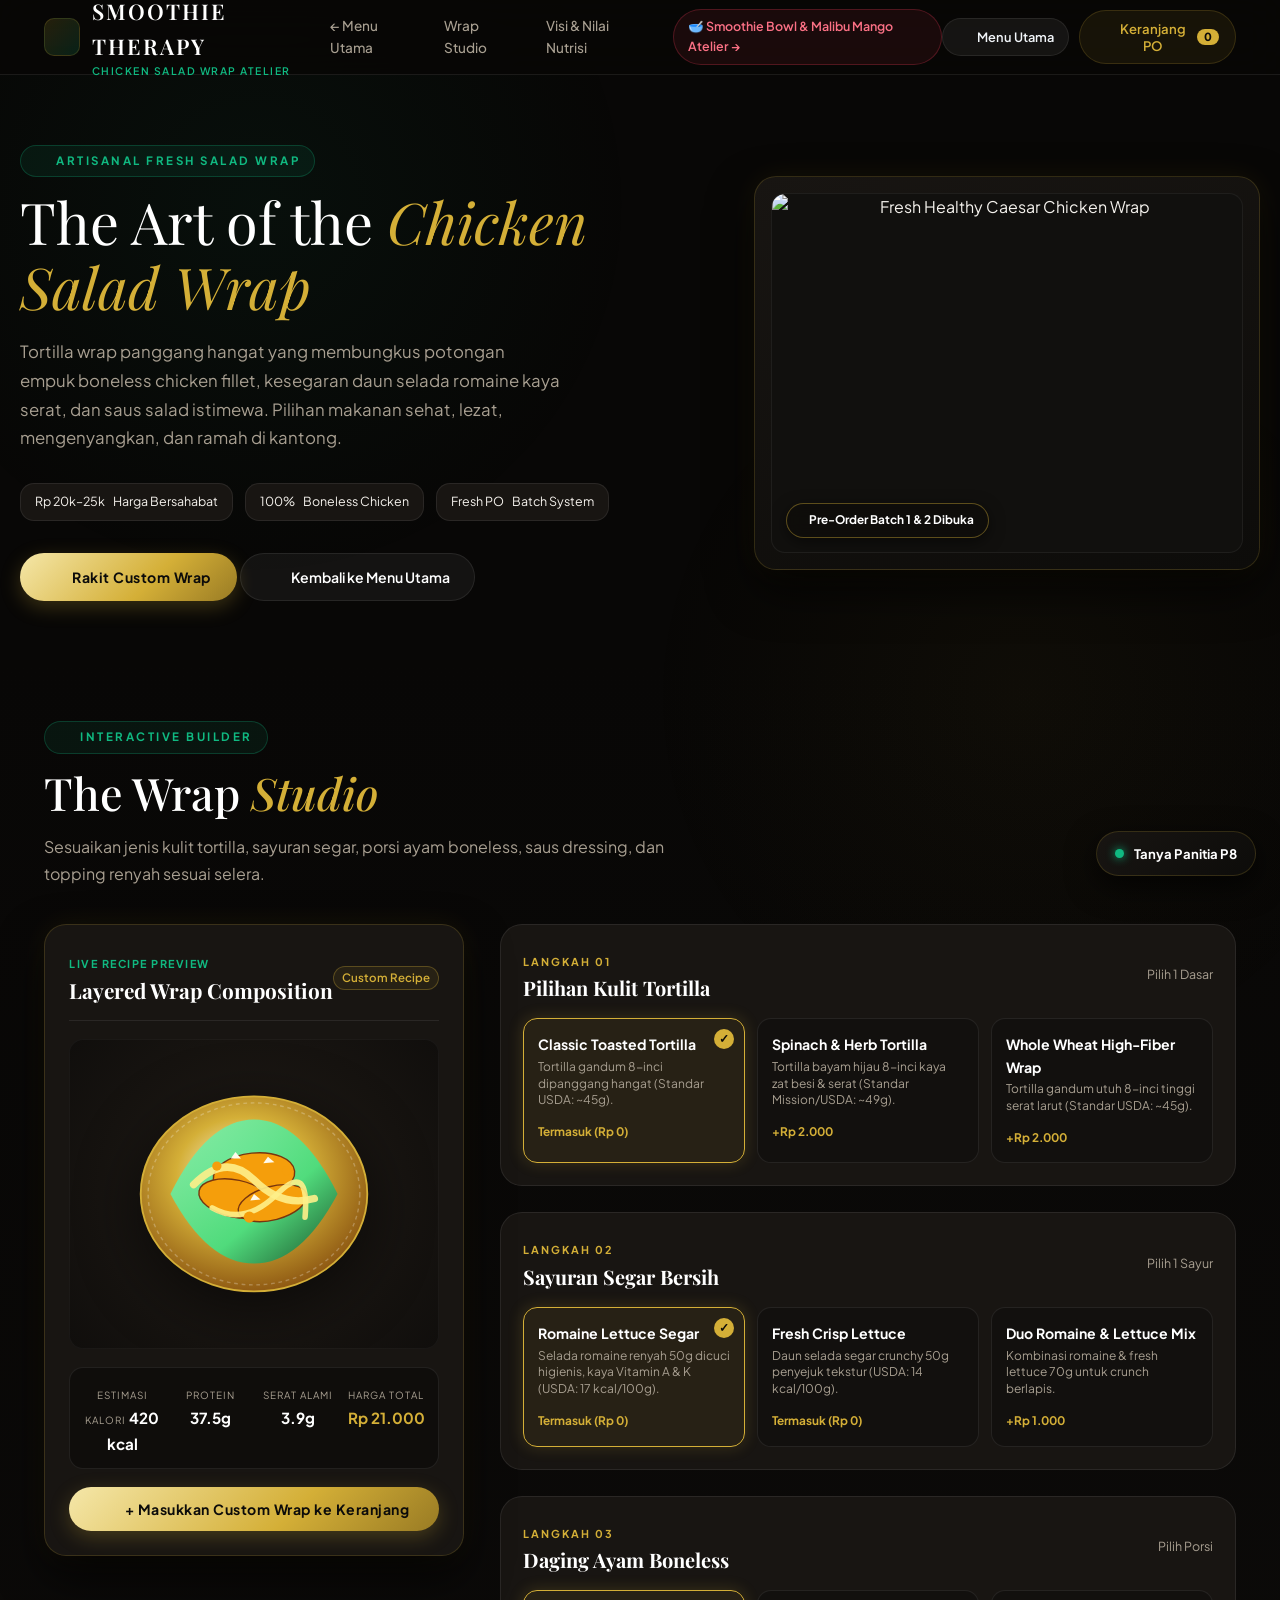
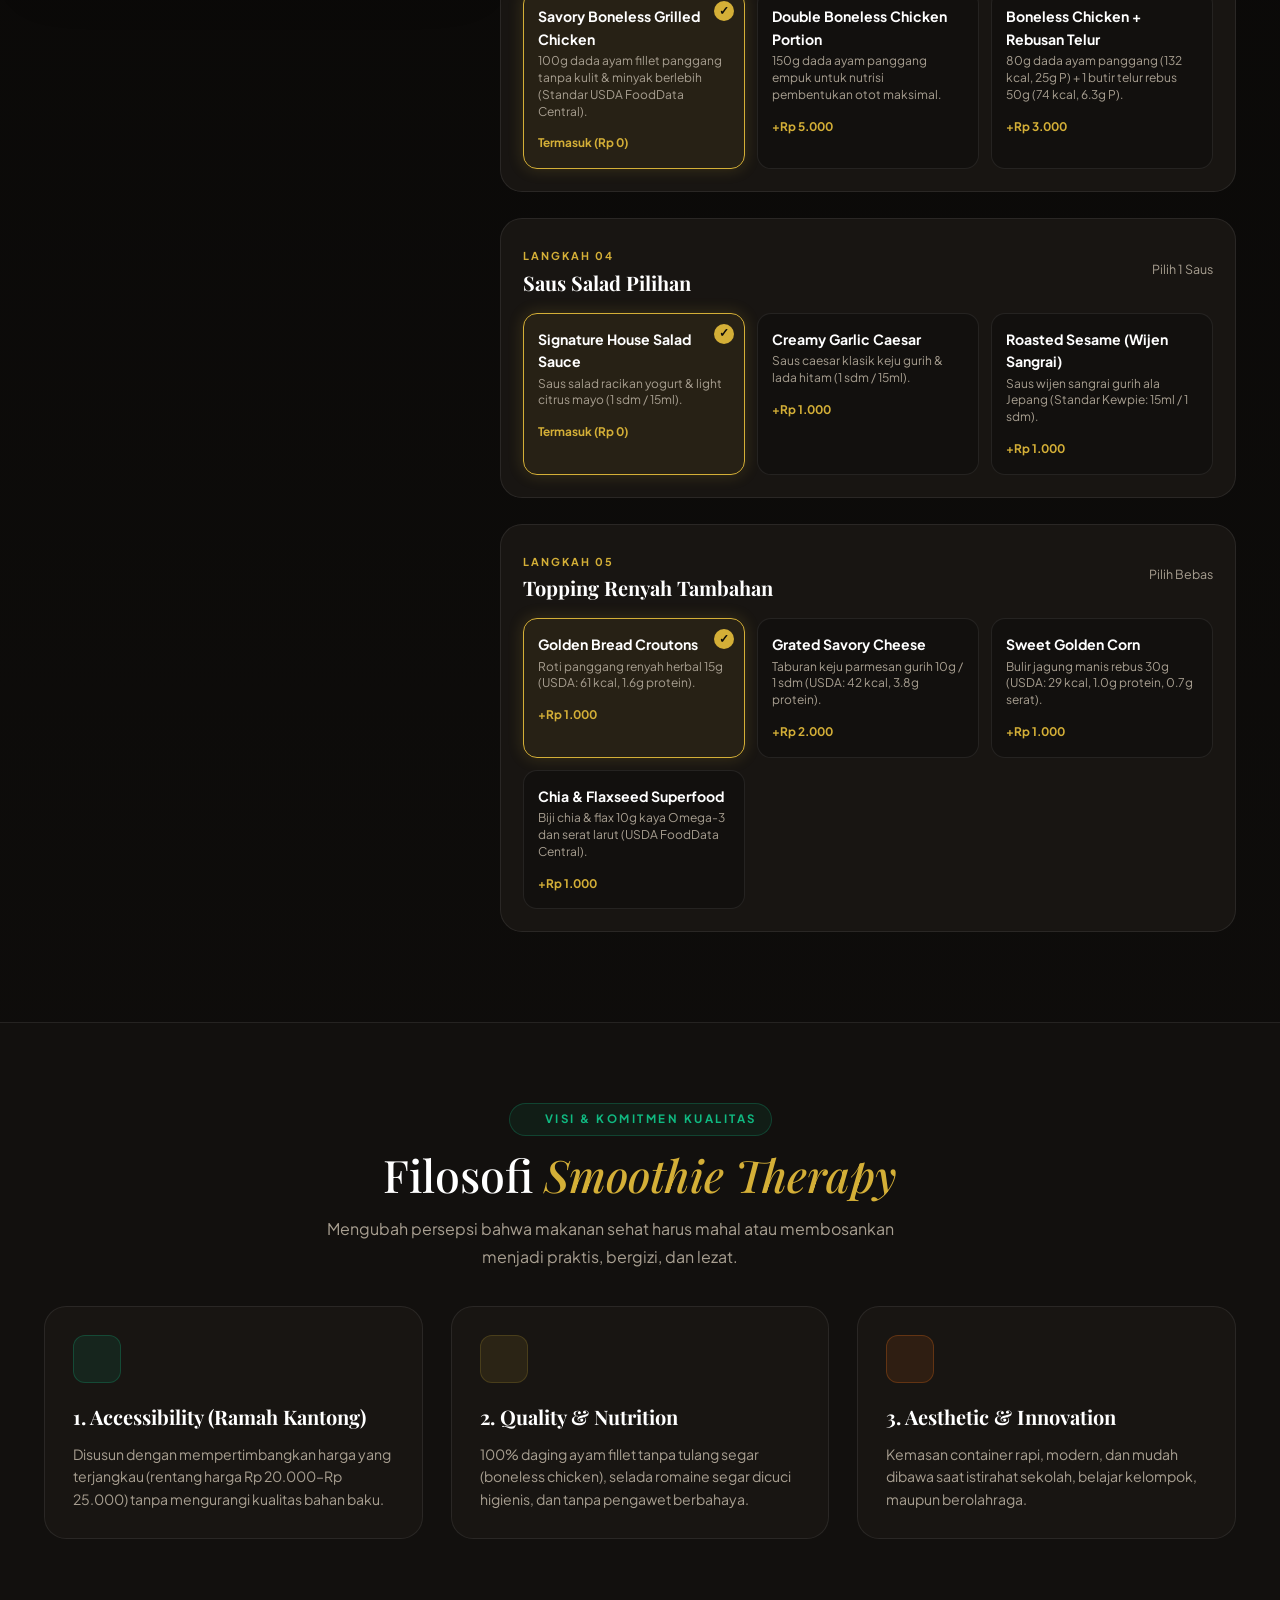
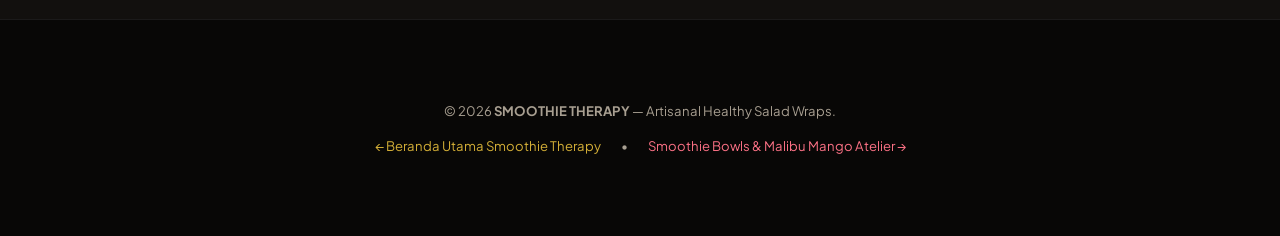
==== commit 1cad4bba: "Update combo pricing rounded up and remove pre-made options from studios" ====
--- a/salad/index.html
+++ b/salad/index.html
@@ -131,7 +131,7 @@
               <span class="visualizer-status">Live Recipe Preview</span>
               <h3 style="font-family: var(--font-serif); font-size: 1.3rem; color: #ffffff;">Layered Wrap Composition</h3>
             </div>
-            <span class="visualizer-chip">P8 Recipe</span>
+            <span class="visualizer-chip">Custom Recipe</span>
           </div>
 
           <div class="studio-stage-box" id="wrap3DStage">
--- a/salad/style.css
+++ b/salad/style.css
@@ -730,193 +730,6 @@
   color: var(--gold);
 }
 
-/* ========================================================
-   SIGNATURE HARVEST WRAPS MENU
-   ======================================================== */
-.signature-section {
-  padding: 80px 0;
-  border-top: 1px solid var(--border-subtle);
-}
-.filter-tabs-row {
-  display: flex;
-  gap: 10px;
-  margin: 28px 0 36px;
-  overflow-x: auto;
-  padding-bottom: 8px;
-}
-.filter-pill {
-  padding: 8px 18px;
-  border-radius: var(--radius-full);
-  background: var(--bg-card);
-  border: 1px solid var(--border-subtle);
-  color: var(--text-muted);
-  font-size: 0.82rem;
-  font-weight: 600;
-  white-space: nowrap;
-  transition: var(--transition);
-}
-.filter-pill:hover, .filter-pill.active {
-  background: rgba(212, 175, 55, 0.12);
-  border-color: var(--gold);
-  color: var(--gold);
-}
-
-.signature-grid {
-  display: grid;
-  grid-template-columns: repeat(auto-fill, minmax(min(100%, 280px), 1fr));
-  gap: 24px;
-  width: 100%;
-}
-
-.signature-card,
-.wrap-card {
-  background: var(--bg-card);
-  border: 1px solid var(--border-subtle);
-  border-radius: var(--radius-lg);
-  overflow: hidden;
-  display: flex;
-  flex-direction: column;
-  justify-content: space-between;
-  transition: var(--transition);
-  position: relative;
-  width: 100%;
-  box-sizing: border-box;
-}
-
-.signature-card:hover,
-.wrap-card:hover {
-  border-color: var(--gold);
-  transform: translateY(-4px);
-  box-shadow: var(--shadow-luxury);
-}
-
-.signature-img-wrap {
-  position: relative;
-  width: 100%;
-  height: clamp(180px, 25vw, 220px);
-  overflow: hidden;
-  background: #1a1714;
-}
-
-.signature-card-img {
-  width: 100%;
-  height: 100%;
-  object-fit: cover;
-  object-position: center;
-  transition: transform 0.5s ease;
-  display: block;
-}
-
-.signature-card:hover .signature-card-img {
-  transform: scale(1.05);
-}
-
-.badge-tag,
-.wrap-badge {
-  display: inline-flex;
-  align-items: center;
-  gap: 6px;
-  padding: 5px 12px;
-  border-radius: var(--radius-full);
-  font-size: 0.68rem;
-  font-weight: 700;
-  letter-spacing: 0.5px;
-  text-transform: uppercase;
-  background: rgba(18, 16, 14, 0.88);
-  backdrop-filter: blur(8px);
-  -webkit-backdrop-filter: blur(8px);
-  border: 1px solid rgba(212, 175, 55, 0.4);
-  color: var(--gold);
-}
-
-.signature-img-wrap .badge-tag {
-  position: absolute;
-  top: 12px;
-  left: 12px;
-  z-index: 2;
-}
-
-.signature-card-body {
-  padding: 20px;
-  display: flex;
-  flex-direction: column;
-  flex: 1;
-  justify-content: space-between;
-}
-
-.signature-card-header {
-  display: flex;
-  justify-content: space-between;
-  align-items: flex-start;
-  gap: 10px;
-  margin-bottom: 8px;
-}
-
-.signature-title,
-.wrap-card-title {
-  font-family: var(--font-serif);
-  font-size: 1.25rem;
-  color: #ffffff;
-  line-height: 1.3;
-  margin: 0;
-  flex: 1;
-  word-break: break-word;
-}
-
-.signature-price,
-.wrap-price {
-  font-family: var(--font-serif);
-  font-size: 1.25rem;
-  color: var(--gold);
-  font-weight: 700;
-  white-space: nowrap;
-}
-
-.signature-desc,
-.wrap-card-desc {
-  font-size: 0.85rem;
-  color: var(--text-muted);
-  line-height: 1.5;
-  margin-bottom: 14px;
-  word-break: break-word;
-}
-
-.signature-macros-row,
-.wrap-nutrition-strip {
-  display: flex;
-  flex-wrap: wrap;
-  gap: 8px;
-  font-size: 0.74rem;
-  color: var(--emerald);
-  font-weight: 600;
-  margin-bottom: 16px;
-  padding: 8px 12px;
-  border-radius: var(--radius-sm);
-  background: rgba(16, 185, 129, 0.06);
-  border: 1px solid rgba(16, 185, 129, 0.15);
-}
-
-.signature-actions,
-.wrap-card-footer {
-  display: flex;
-  gap: 10px;
-  margin-top: auto;
-  align-items: center;
-}
-
-.signature-actions button,
-.btn-wrap-action {
-  flex: 1;
-  padding: 10px 14px;
-  font-size: 0.82rem;
-  border-radius: var(--radius-full);
-  display: inline-flex;
-  align-items: center;
-  justify-content: center;
-  white-space: nowrap;
-  transition: var(--transition);
-}
-
 .btn-ghost {
   background: rgba(255, 255, 255, 0.05);
   border: 1px solid var(--border-subtle);
@@ -1503,19 +1316,6 @@
   .ingredient-cards-grid {
     grid-template-columns: 1fr;
   }
-  .signature-grid {
-    grid-template-columns: 1fr;
-    gap: 18px;
-  }
-  .signature-card-body {
-    padding: 16px 14px;
-  }
-  .signature-img-wrap {
-    height: 180px;
-  }
-  .signature-title {
-    font-size: 1.18rem;
-  }
   .control-group-block {
     padding: 16px 14px;
   }
@@ -1661,9 +1461,82 @@
 }
 .sheet-quick-preview {
   display: flex;
-  flex-wrap: wrap;
-  gap: 6px;
-  margin-bottom: 12px;
+  flex-direction: column;
+  gap: 8px;
+  margin-bottom: 14px;
+  max-height: 180px;
+  overflow-y: auto;
+  padding-right: 4px;
+}
+.checkout-item-row {
+  display: flex;
+  justify-content: space-between;
+  align-items: center;
+  background: rgba(255, 255, 255, 0.04);
+  border: 1px solid rgba(255, 255, 255, 0.09);
+  border-radius: 12px;
+  padding: 10px 12px;
+  gap: 10px;
+}
+.checkout-item-info {
+  flex: 1;
+  min-width: 0;
+}
+.checkout-item-title {
+  font-size: 0.88rem;
+  font-weight: 700;
+  color: #ffffff;
+  white-space: nowrap;
+  overflow: hidden;
+  text-overflow: ellipsis;
+}
+.checkout-item-price {
+  font-size: 0.78rem;
+  color: var(--gold);
+  font-weight: 600;
+  margin-top: 2px;
+}
+.qty-stepper {
+  display: inline-flex;
+  align-items: center;
+  background: rgba(0, 0, 0, 0.5);
+  border: 1px solid rgba(255, 255, 255, 0.16);
+  border-radius: 9999px;
+  padding: 2px 4px;
+  gap: 4px;
+  flex-shrink: 0;
+}
+.qty-btn {
+  width: 26px;
+  height: 26px;
+  border-radius: 50%;
+  border: none;
+  background: rgba(255, 255, 255, 0.1);
+  color: #ffffff;
+  font-size: 0.95rem;
+  font-weight: 700;
+  cursor: pointer;
+  display: flex;
+  align-items: center;
+  justify-content: center;
+  transition: all 0.15s ease;
+  line-height: 1;
+  padding: 0;
+}
+.qty-btn:hover {
+  background: var(--gold);
+  color: #000000;
+  transform: scale(1.08);
+}
+.qty-btn:active {
+  transform: scale(0.92);
+}
+.qty-val {
+  min-width: 22px;
+  text-align: center;
+  font-size: 0.86rem;
+  font-weight: 800;
+  color: #ffffff;
 }
 .mini-item-chip {
   font-size: 0.72rem;
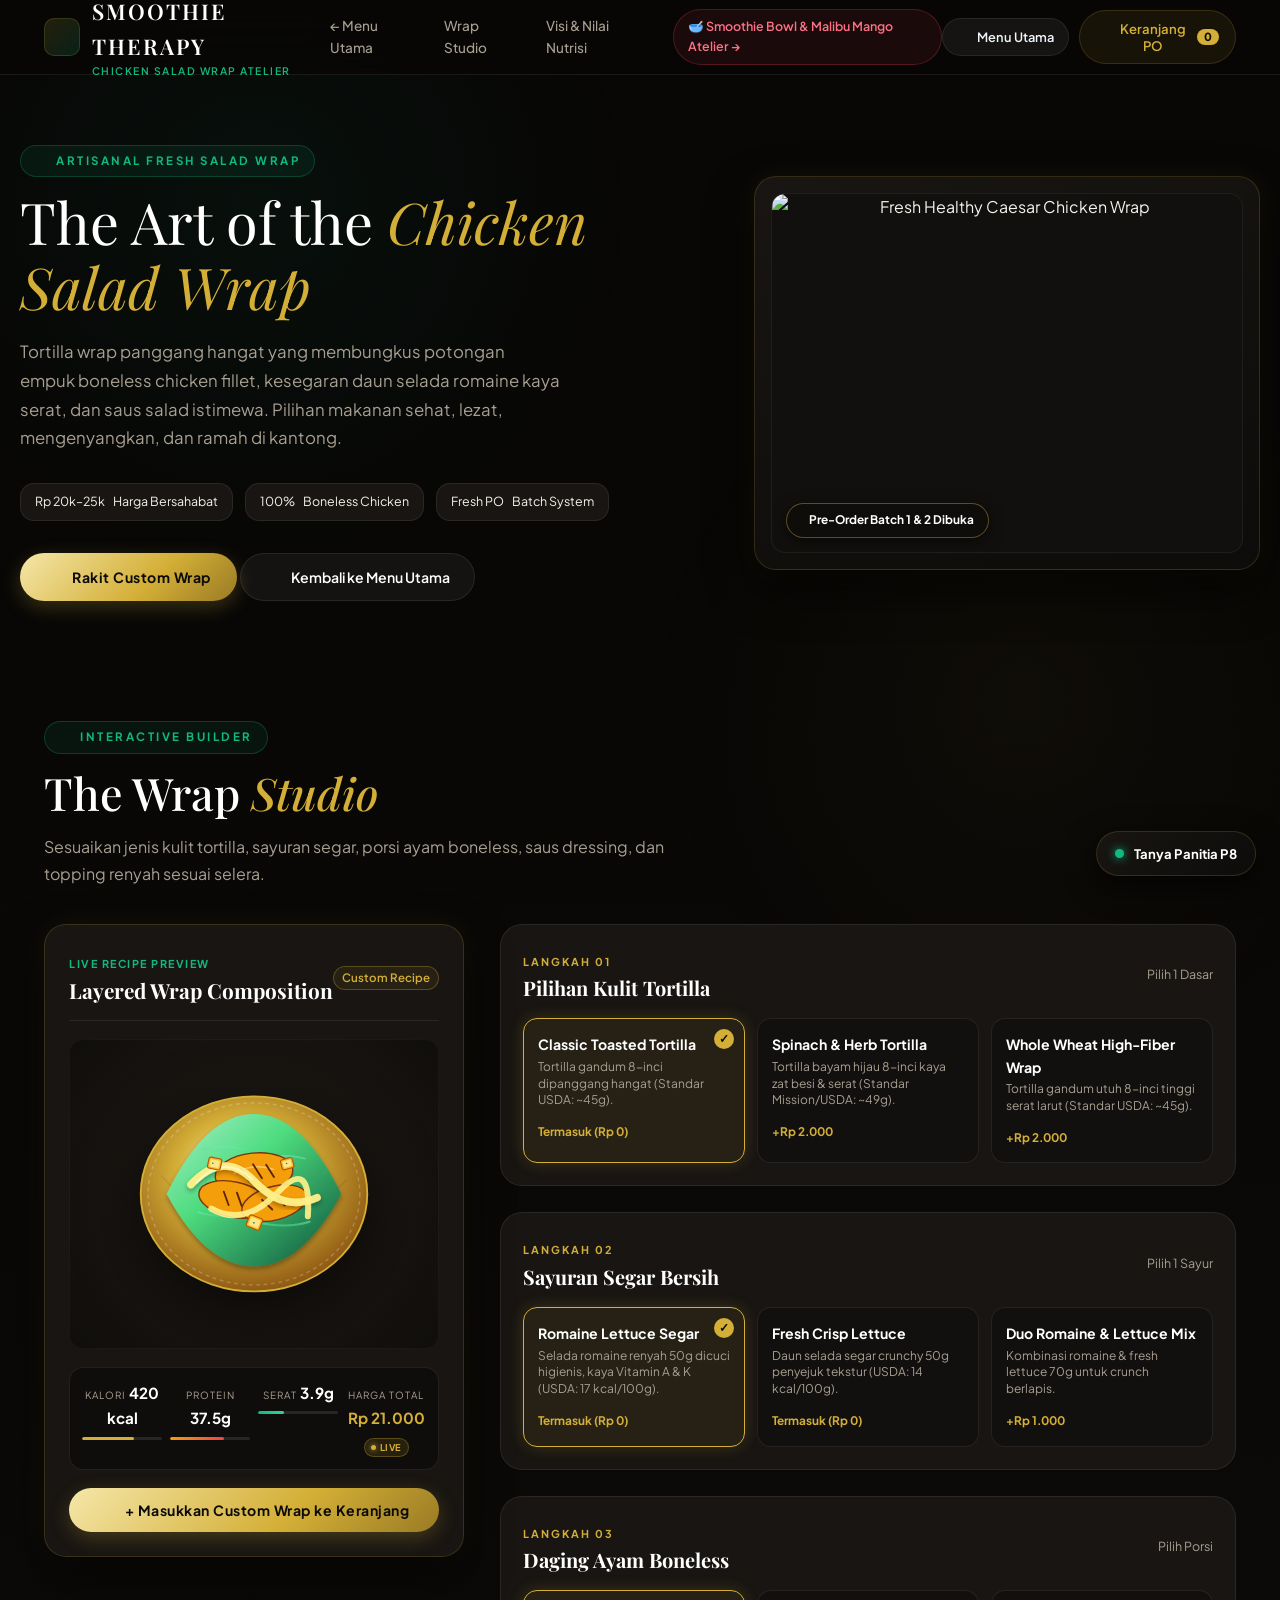
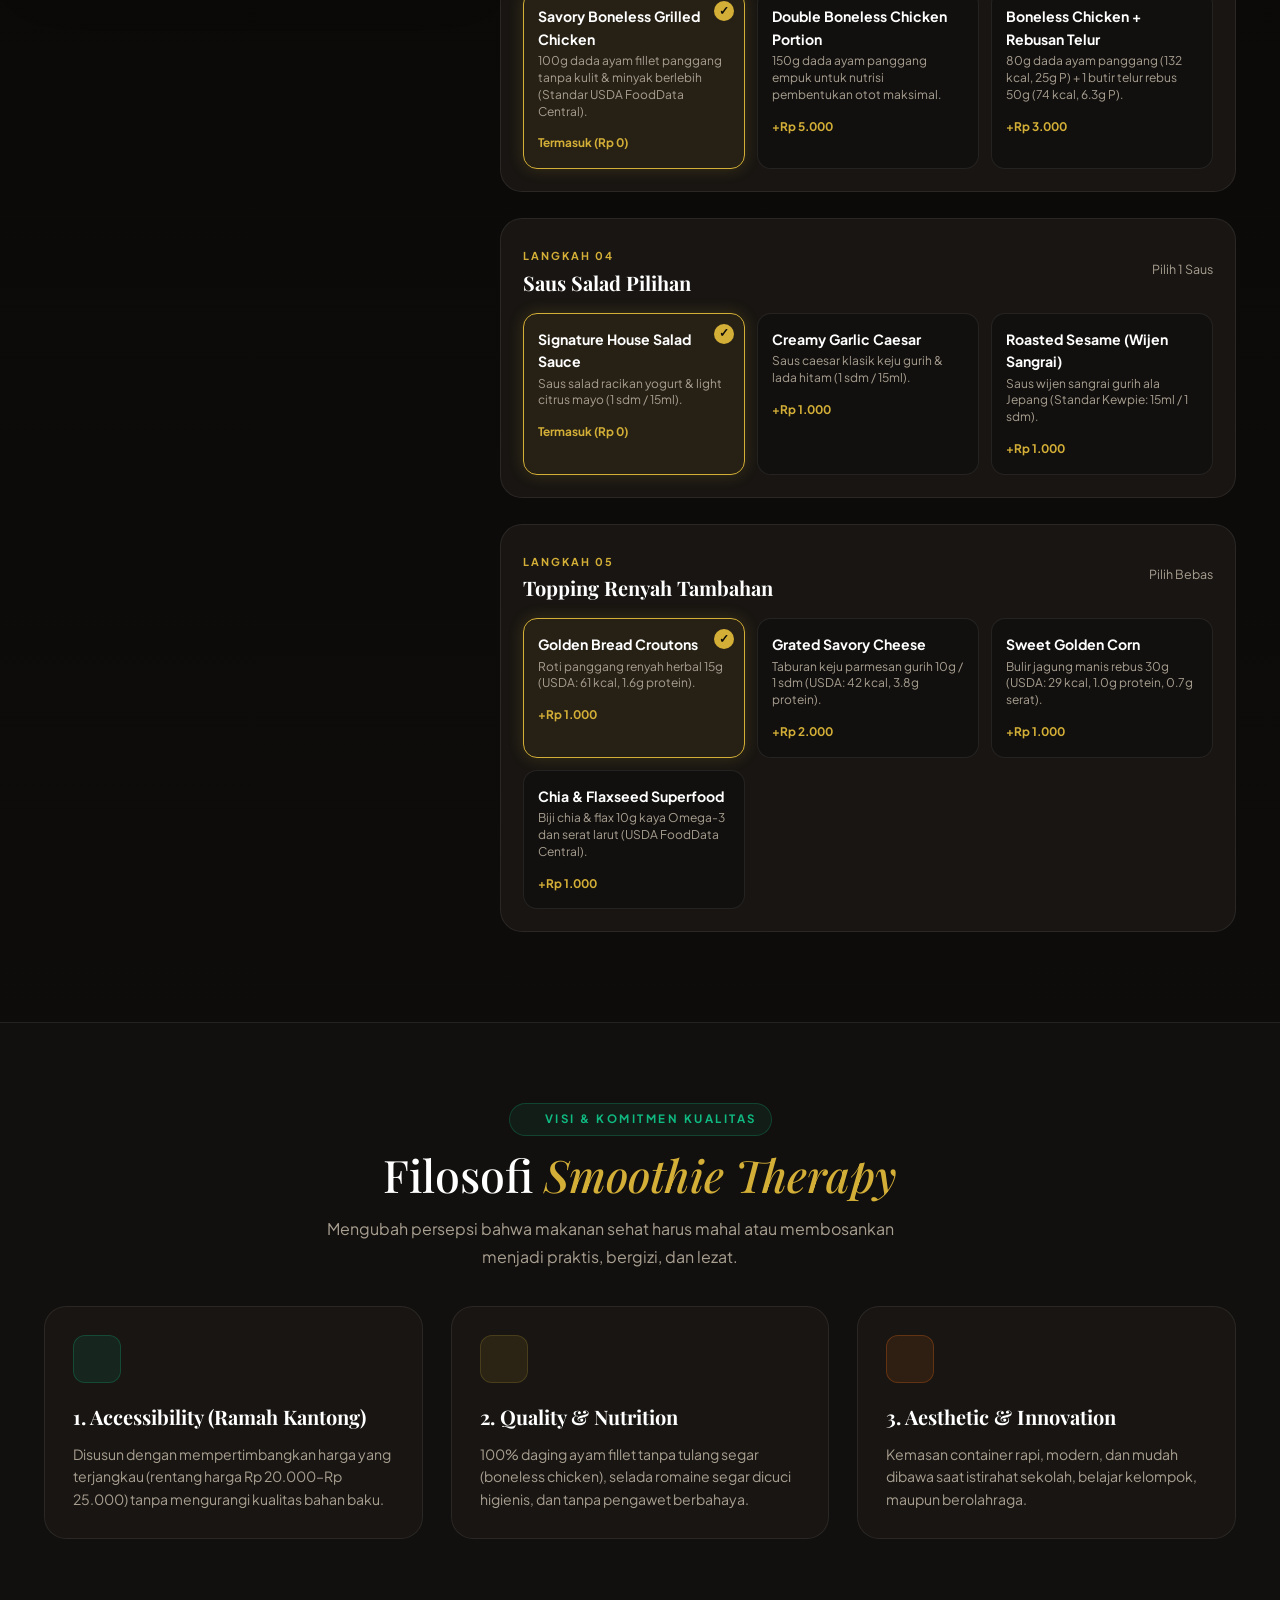
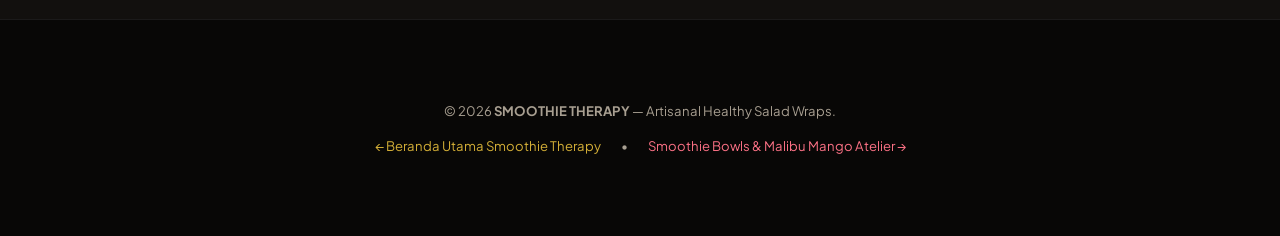
==== commit 4ee8149b: "Enhance studio visualizers with reactive SVG ingredient depth and animated HUD nutrient gauges" ====
--- a/salad/index.html
+++ b/salad/index.html
@@ -141,20 +141,24 @@
           <!-- Realtime Nutrition & Pricing HUD -->
           <div class="studio-hud-grid">
             <div class="hud-item">
-              <span class="hud-label">Estimasi Kalori</span>
+              <span class="hud-label">Kalori</span>
               <span class="hud-val" id="hudCals">410 kcal</span>
+              <div class="hud-gauge-bar"><div class="hud-gauge-fill" id="hudCalsBar" style="width: 63%;"></div></div>
             </div>
             <div class="hud-item">
               <span class="hud-label">Protein</span>
               <span class="hud-val" id="hudProtein">32g</span>
+              <div class="hud-gauge-bar"><div class="hud-gauge-fill protein-fill" id="hudProteinBar" style="width: 58%;"></div></div>
             </div>
             <div class="hud-item">
-              <span class="hud-label">Serat Alami</span>
+              <span class="hud-label">Serat</span>
               <span class="hud-val" id="hudFiber">6g</span>
+              <div class="hud-gauge-bar"><div class="hud-gauge-fill fiber-fill" id="hudFiberBar" style="width: 50%;"></div></div>
             </div>
             <div class="hud-item highlighted">
               <span class="hud-label">Harga Total</span>
               <span class="hud-val" id="hudPrice">Rp 20.000</span>
+              <span class="hud-price-badge"><span class="pulse-dot"></span>Live</span>
             </div>
           </div>
 
--- a/salad/style.css
+++ b/salad/style.css
@@ -596,6 +596,66 @@
   color: var(--emerald);
 }
 
+/* Animated HUD Nutrient Gauges & Price Badge */
+.hud-gauge-bar {
+  width: 100%;
+  height: 3px;
+  background: rgba(255, 255, 255, 0.1);
+  border-radius: 99px;
+  margin-top: 6px;
+  overflow: hidden;
+}
+.hud-gauge-fill {
+  height: 100%;
+  border-radius: 99px;
+  background: var(--gold);
+  transition: width 0.45s cubic-bezier(0.4, 0, 0.2, 1);
+}
+.hud-gauge-fill.protein-fill {
+  background: linear-gradient(90deg, #f59e0b, #ef4444);
+}
+.hud-gauge-fill.fiber-fill {
+  background: linear-gradient(90deg, #10b981, #34d399);
+}
+.hud-price-badge {
+  display: inline-flex;
+  align-items: center;
+  justify-content: center;
+  gap: 4px;
+  font-size: 0.58rem;
+  font-weight: 700;
+  color: var(--gold);
+  background: rgba(212, 175, 55, 0.12);
+  border: 1px solid rgba(212, 175, 55, 0.3);
+  border-radius: 99px;
+  padding: 1px 6px;
+  margin-top: 5px;
+  letter-spacing: 0.5px;
+  text-transform: uppercase;
+}
+.pulse-dot {
+  width: 5px;
+  height: 5px;
+  border-radius: 50%;
+  background: var(--gold);
+  box-shadow: 0 0 6px var(--gold);
+  animation: pulseGoldDot 2s infinite ease-in-out;
+}
+@keyframes pulseGoldDot {
+  0%, 100% { opacity: 1; transform: scale(1); }
+  50% { opacity: 0.35; transform: scale(0.75); }
+}
+
+/* Tactile SVG Layer Pop Animation */
+.svg-pop-layer {
+  animation: popLayer 0.4s cubic-bezier(0.175, 0.885, 0.32, 1.275);
+  transform-origin: center;
+}
+@keyframes popLayer {
+  0% { opacity: 0; transform: scale(0.92); }
+  100% { opacity: 1; transform: scale(1); }
+}
+
 .controls-column,
 .studio-controls-column {
   display: flex;
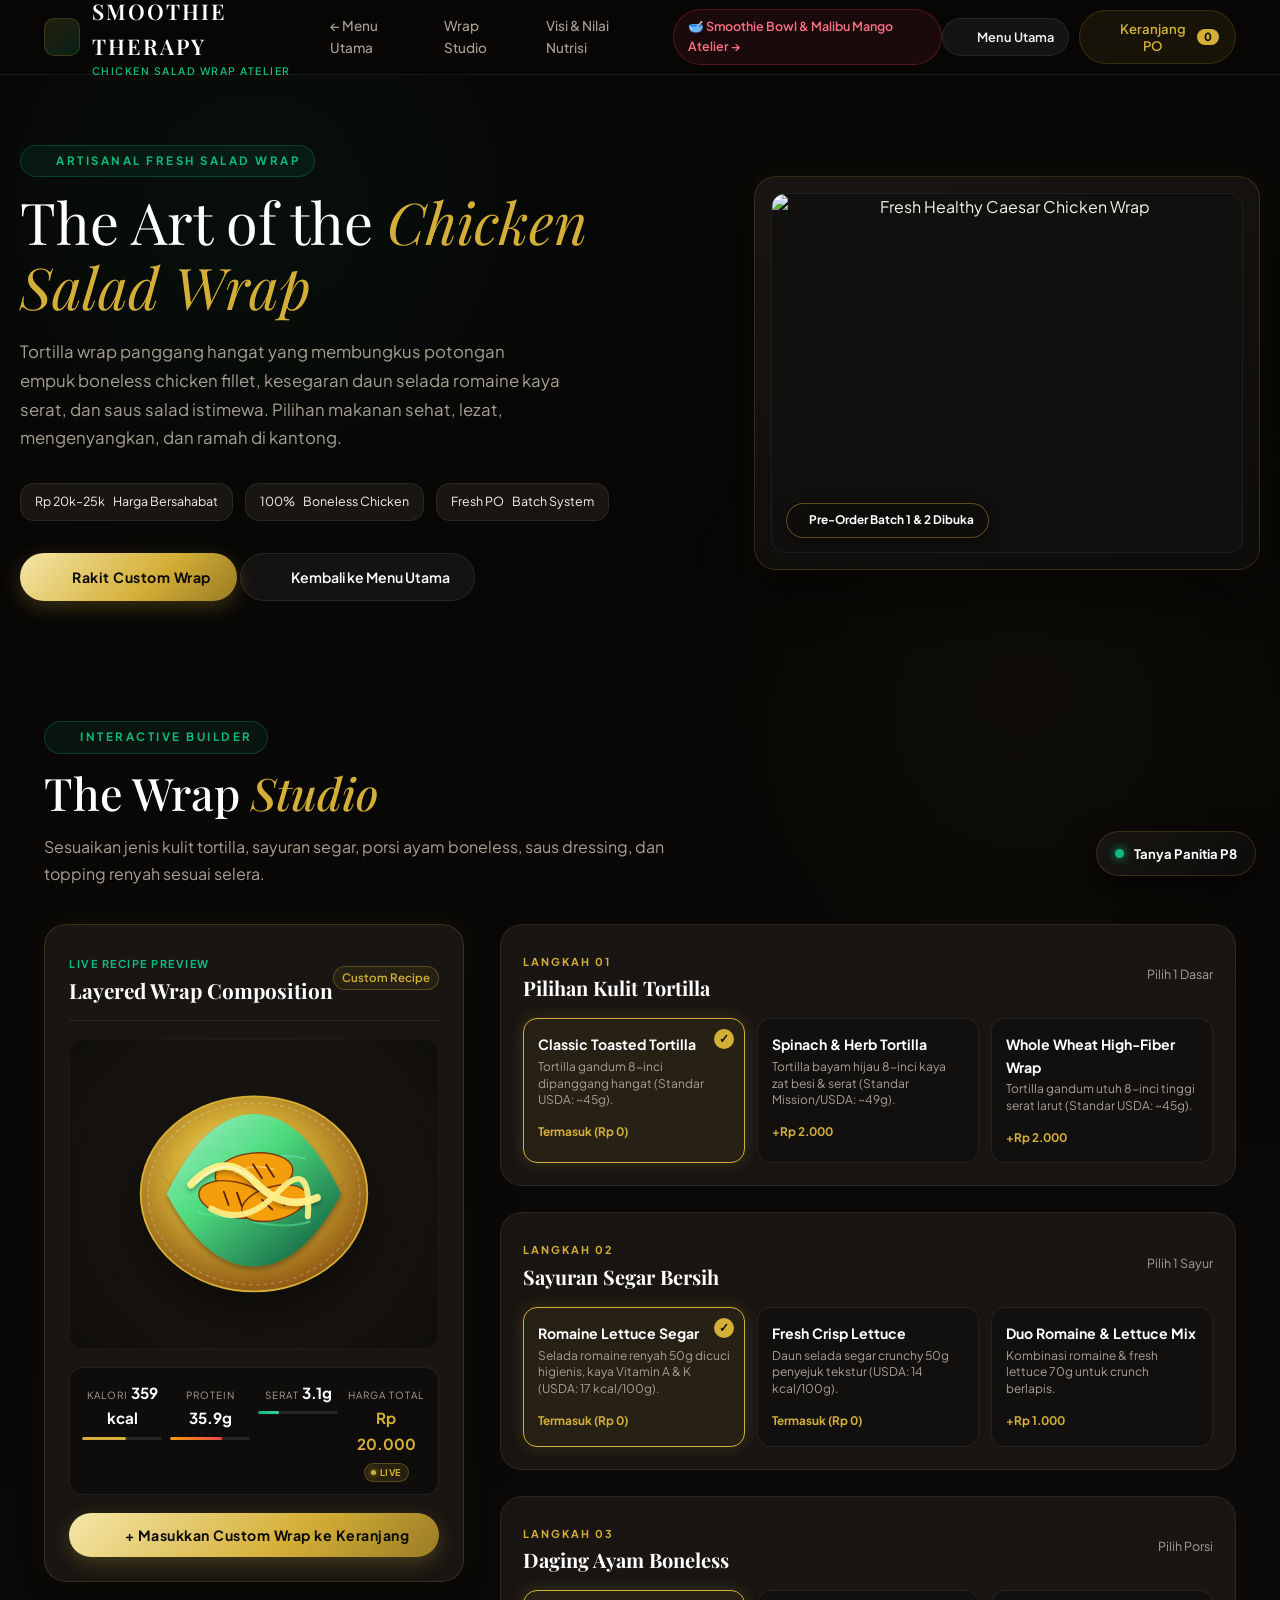
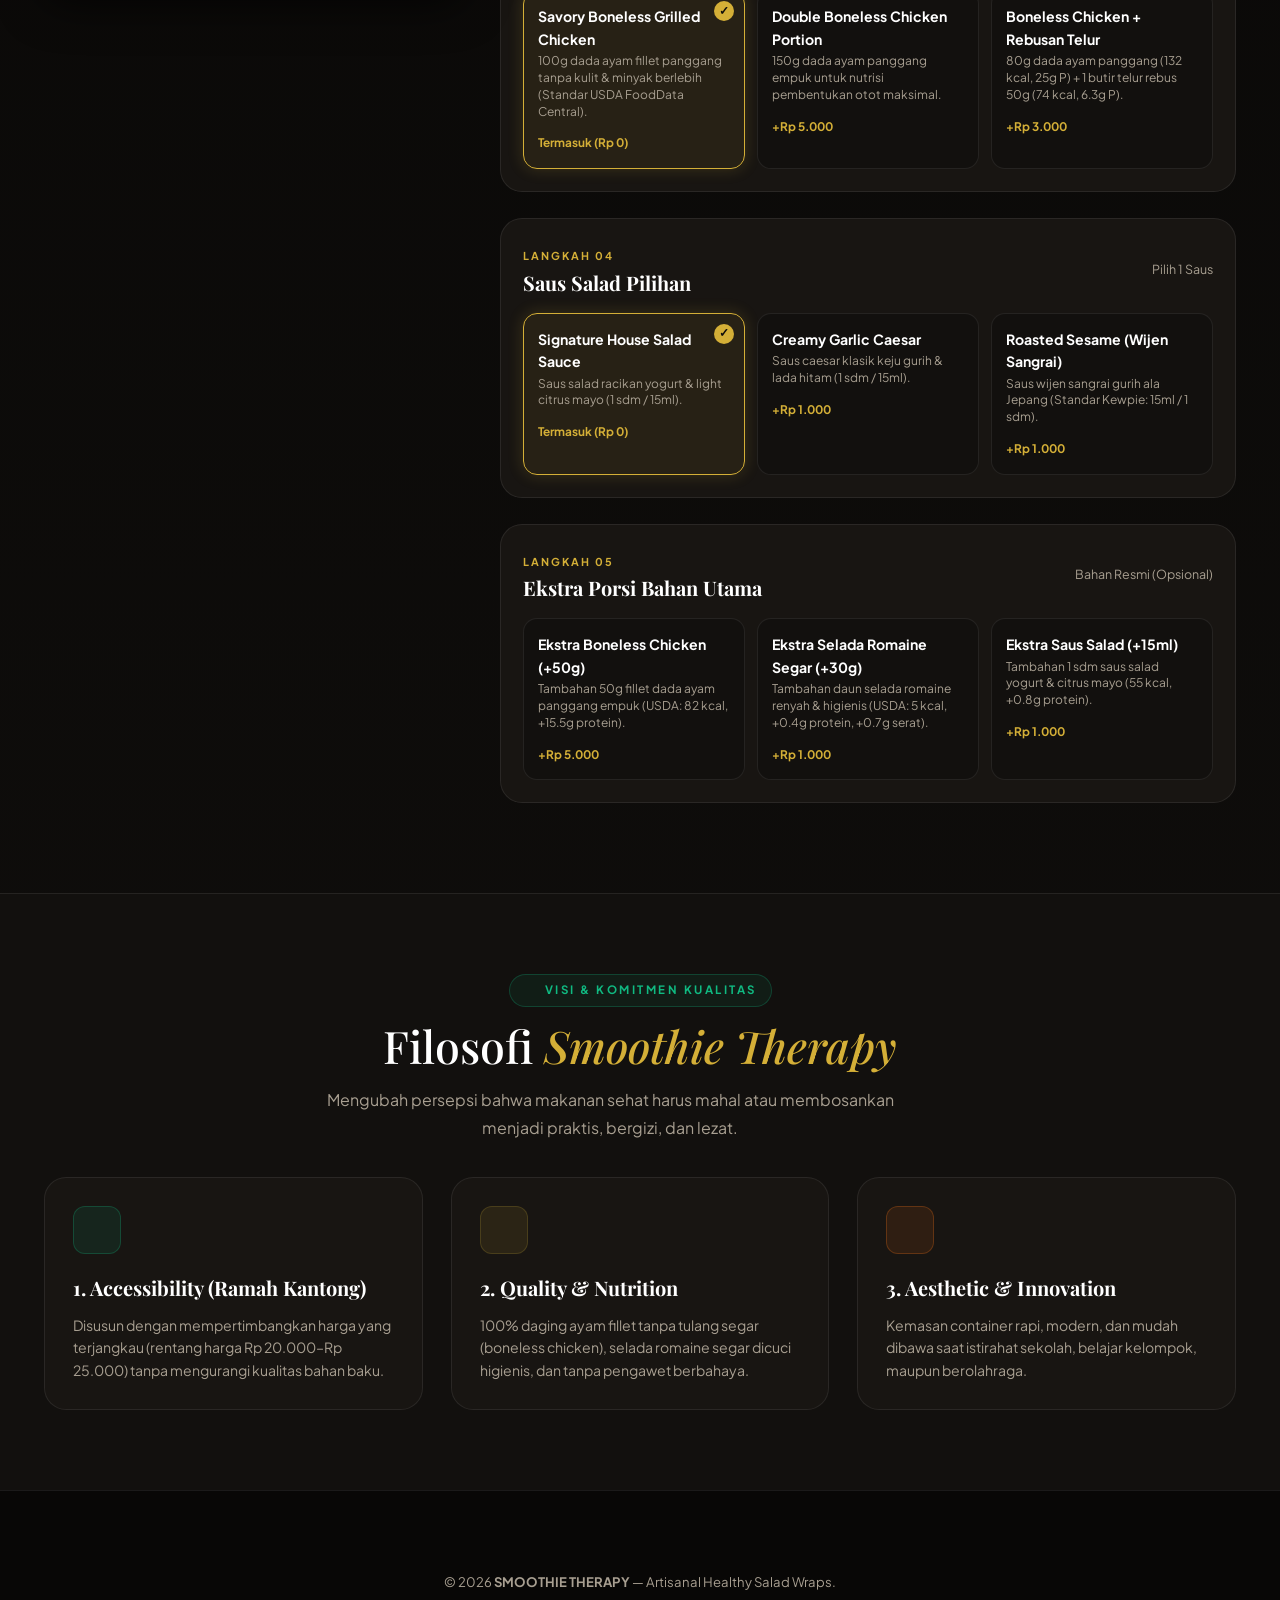
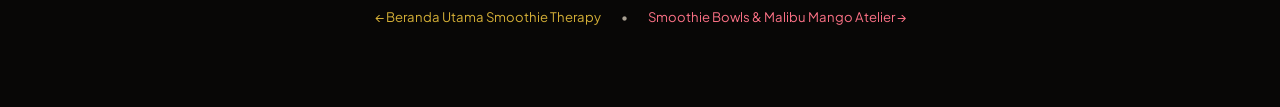
==== commit d8dcbe71: "Restrict studio toppings and extras strictly to official recipe ingredients list" ====
--- a/salad/index.html
+++ b/salad/index.html
@@ -218,14 +218,14 @@
             <div class="ingredient-cards-grid" id="dressingOptionsContainer"></div>
           </div>
 
-          <!-- Step 5: Crunches & Toppings -->
+          <!-- Step 5: Ekstra Porsi Bahan Utama -->
           <div class="control-group-block">
             <div class="control-header-row">
               <div>
                 <span class="control-step-badge">Langkah 05</span>
-                <h3 class="control-title">Topping Renyah Tambahan</h3>
+                <h3 class="control-title">Ekstra Porsi Bahan Utama</h3>
               </div>
-              <span class="control-hint">Pilih Bebas</span>
+              <span class="control-hint">Bahan Resmi (Opsional)</span>
             </div>
             <div class="ingredient-cards-grid" id="toppingsOptionsContainer"></div>
           </div>
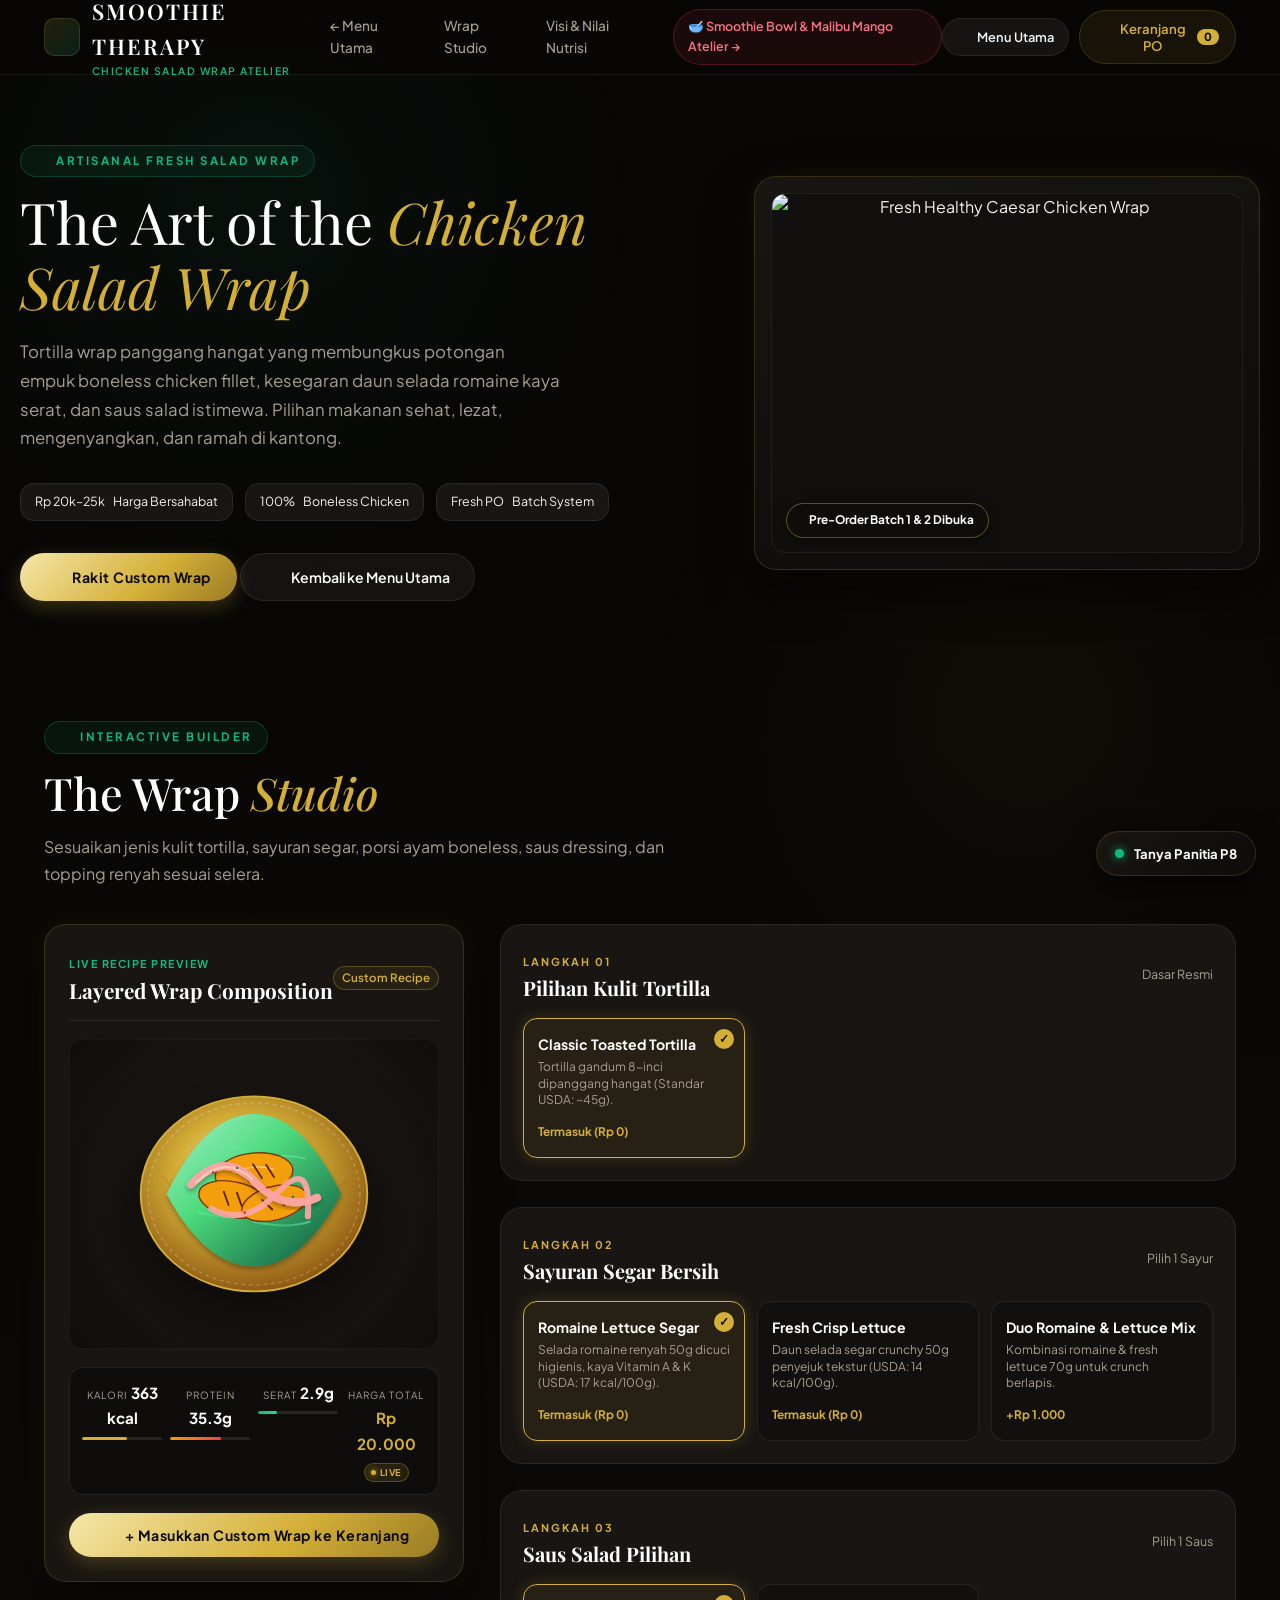
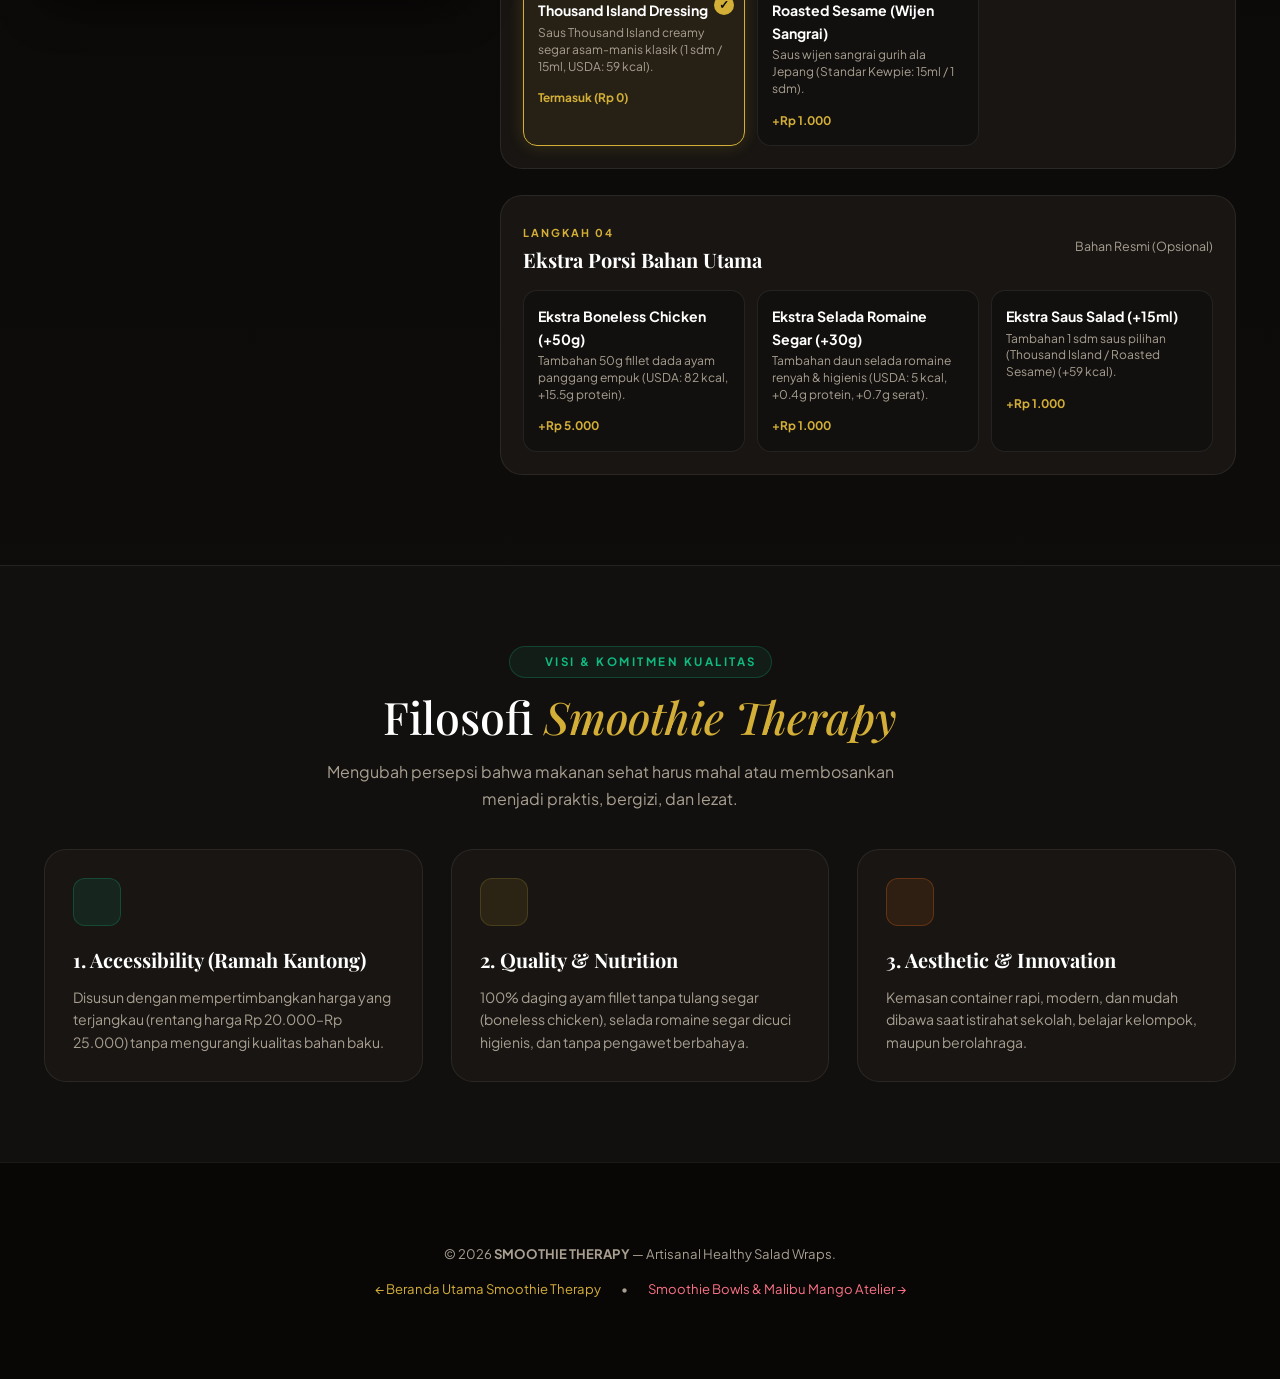
==== commit 02bb3d24: "Simplify Salad Studio: Classic Tortilla only, remove Step 3 Protein selector, keep Thousand Island &" ====
--- a/salad/index.html
+++ b/salad/index.html
@@ -177,7 +177,7 @@
                 <span class="control-step-badge">Langkah 01</span>
                 <h3 class="control-title">Pilihan Kulit Tortilla</h3>
               </div>
-              <span class="control-hint">Pilih 1 Dasar</span>
+              <span class="control-hint">Dasar Resmi</span>
             </div>
             <div class="ingredient-cards-grid" id="baseOptionsContainer"></div>
           </div>
@@ -194,35 +194,23 @@
             <div class="ingredient-cards-grid" id="greensOptionsContainer"></div>
           </div>
 
-          <!-- Step 3: Protein -->
+          <!-- Step 3: Salad Dressing -->
           <div class="control-group-block">
             <div class="control-header-row">
               <div>
                 <span class="control-step-badge">Langkah 03</span>
-                <h3 class="control-title">Daging Ayam Boneless</h3>
+                <h3 class="control-title">Saus Salad Pilihan</h3>
               </div>
-              <span class="control-hint">Pilih Porsi</span>
-            </div>
-            <div class="ingredient-cards-grid" id="proteinOptionsContainer"></div>
-          </div>
-
-          <!-- Step 4: House Dressing -->
+              <span class="control-hint">Pilih 1 Saus</span>
+            </div>
+            <div class="ingredient-cards-grid" id="dressingOptionsContainer"></div>
+          </div>
+
+          <!-- Step 4: Ekstra Porsi Bahan Utama -->
           <div class="control-group-block">
             <div class="control-header-row">
               <div>
                 <span class="control-step-badge">Langkah 04</span>
-                <h3 class="control-title">Saus Salad Pilihan</h3>
-              </div>
-              <span class="control-hint">Pilih 1 Saus</span>
-            </div>
-            <div class="ingredient-cards-grid" id="dressingOptionsContainer"></div>
-          </div>
-
-          <!-- Step 5: Ekstra Porsi Bahan Utama -->
-          <div class="control-group-block">
-            <div class="control-header-row">
-              <div>
-                <span class="control-step-badge">Langkah 05</span>
                 <h3 class="control-title">Ekstra Porsi Bahan Utama</h3>
               </div>
               <span class="control-hint">Bahan Resmi (Opsional)</span>
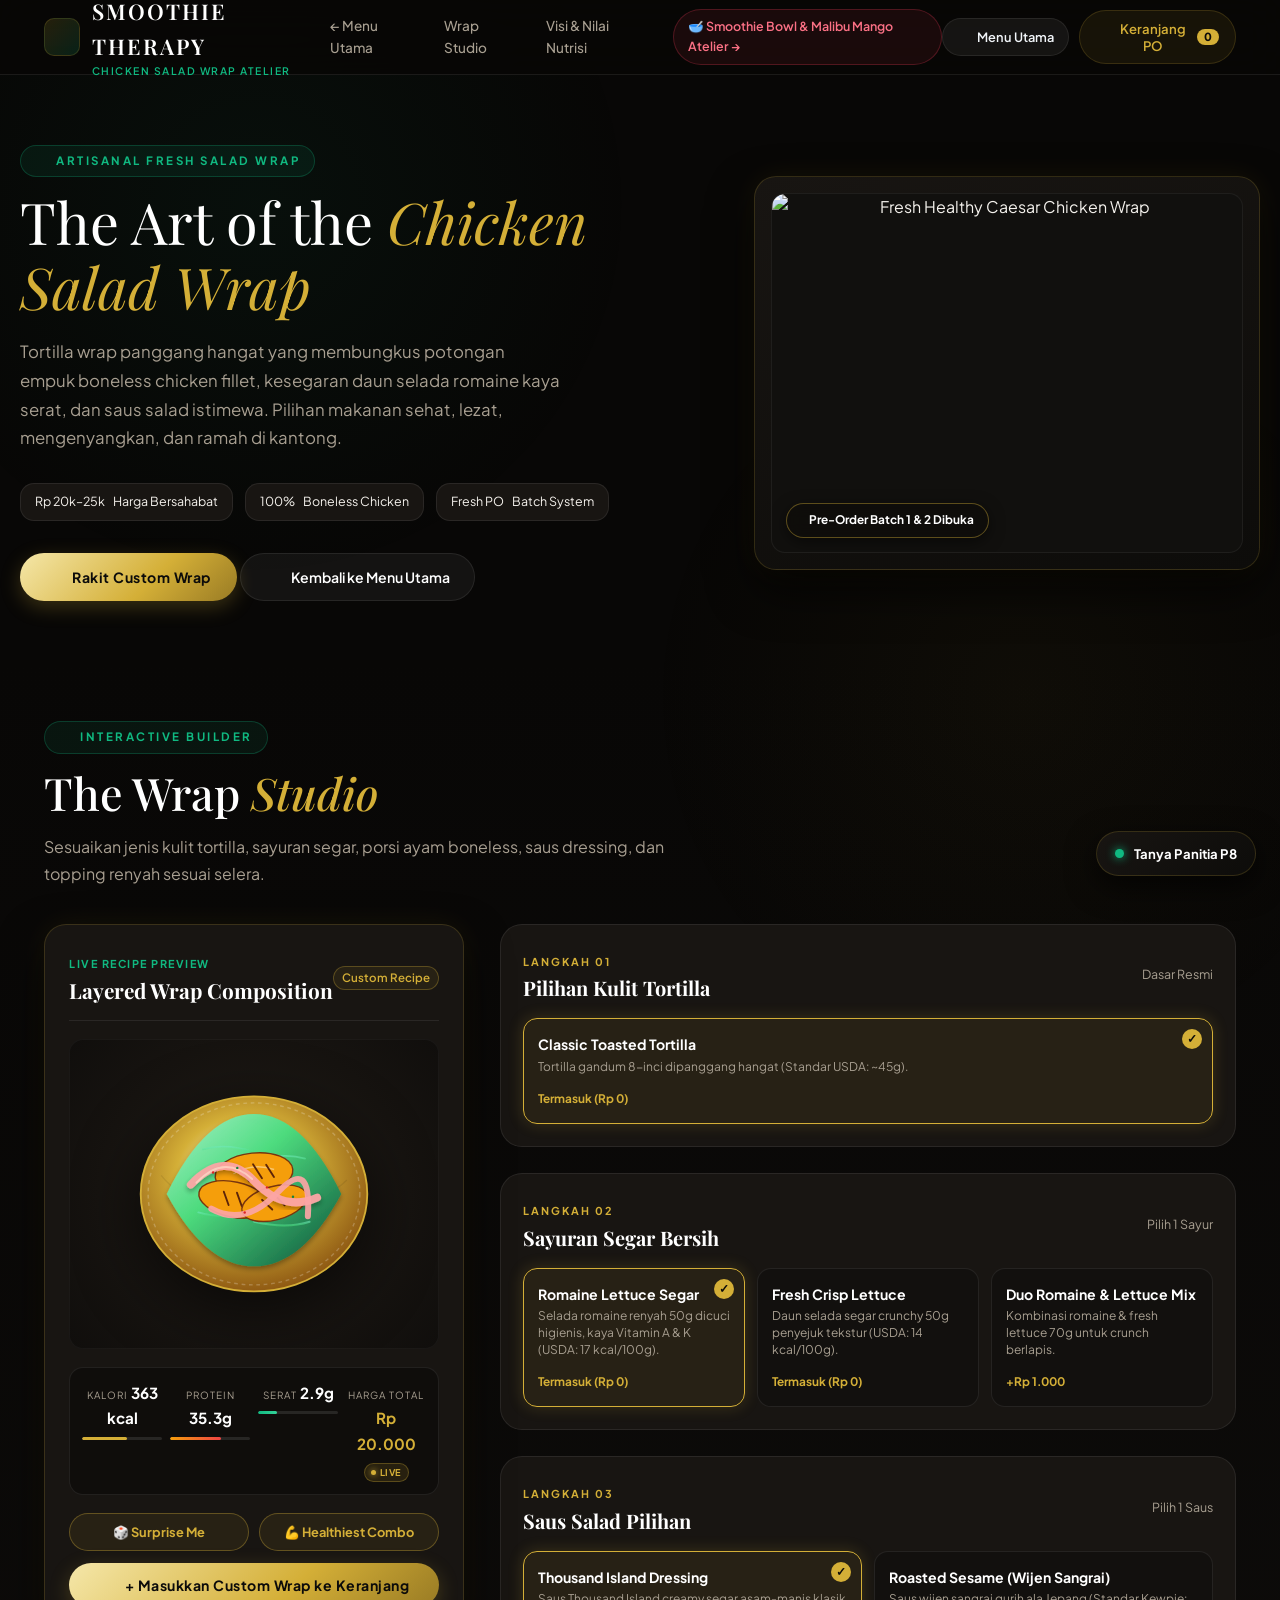
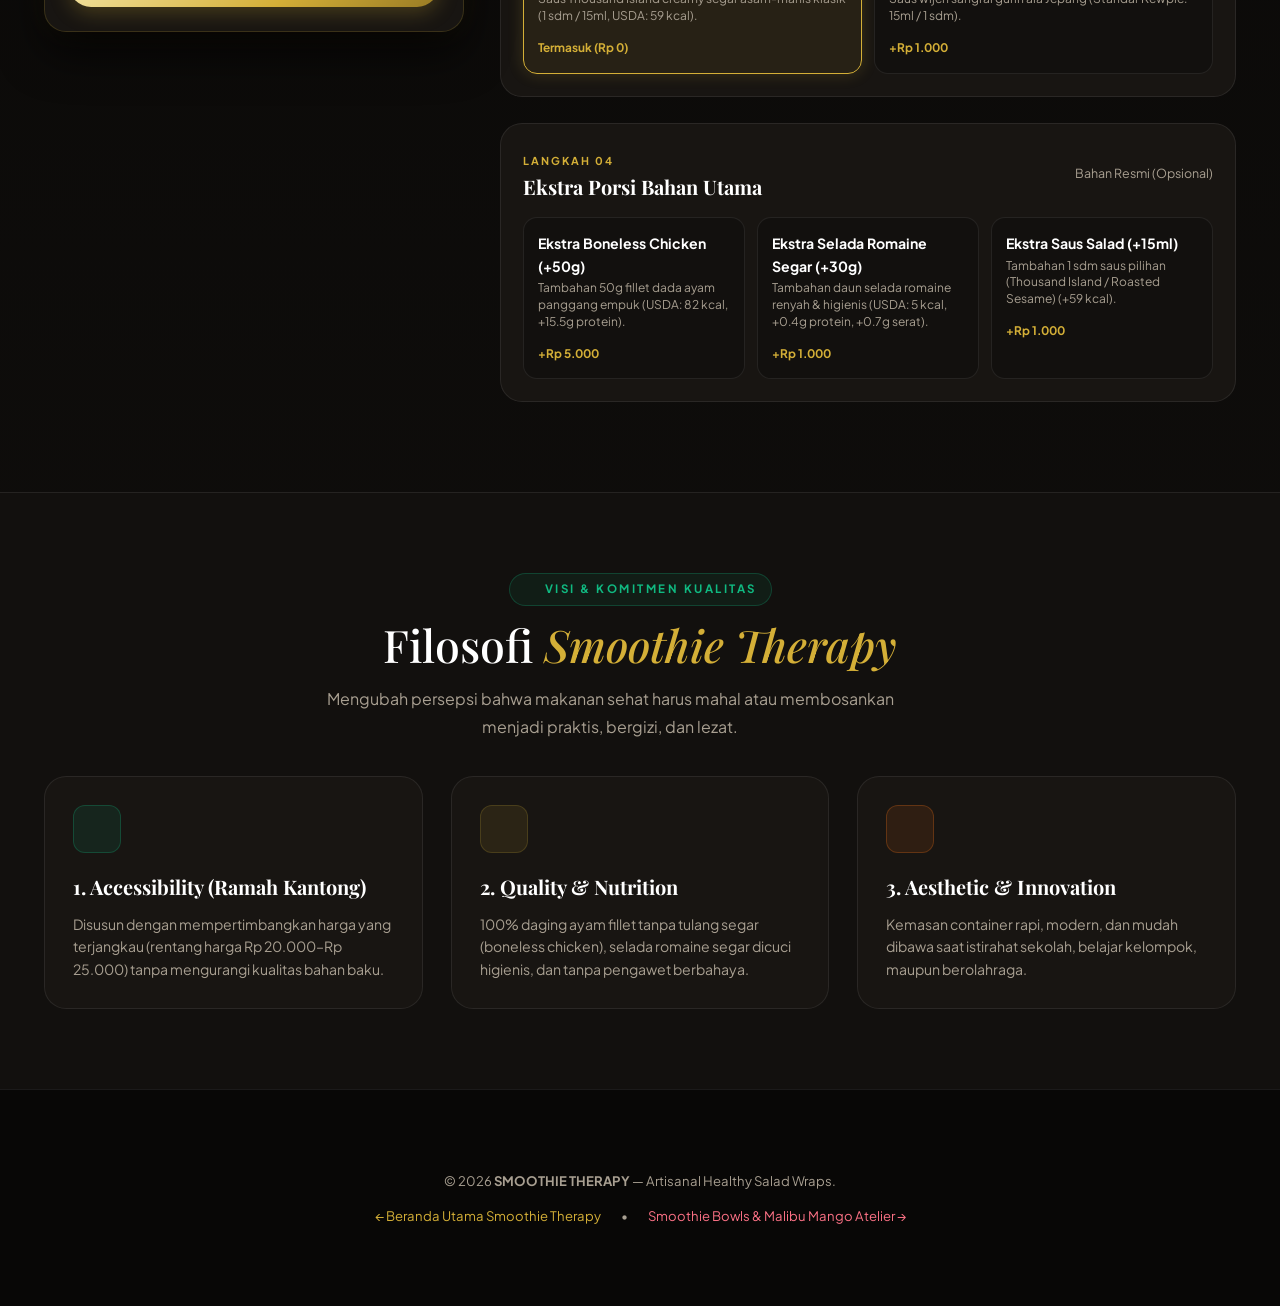
==== commit 9661c6e8: "Add Surprise Me and Healthiest Combo quick-pick buttons to both studios" ====
--- a/salad/index.html
+++ b/salad/index.html
@@ -162,7 +162,12 @@
             </div>
           </div>
 
-          <button class="btn-gold" style="width: 100%; justify-content: center; margin-top: 18px;" onclick="addCustomWrapToBag()">
+          <div class="quick-pick-row">
+            <button class="quick-pick-btn" onclick="surpriseMeWrap()">🎲 Surprise Me</button>
+            <button class="quick-pick-btn" onclick="healthiestWrap()">💪 Healthiest Combo</button>
+          </div>
+
+          <button class="btn-gold" style="width: 100%; justify-content: center; margin-top: 12px;" onclick="addCustomWrapToBag()">
             <i data-lucide="plus-circle" style="width: 16px; height: 16px;"></i>
             <span>+ Masukkan Custom Wrap ke Keranjang</span>
           </button>
--- a/salad/style.css
+++ b/salad/style.css
@@ -715,7 +715,7 @@
 /* Selection Cards Grid */
 .ingredient-cards-grid {
   display: grid;
-  grid-template-columns: repeat(auto-fill, minmax(180px, 1fr));
+  grid-template-columns: repeat(auto-fit, minmax(min(100%, 180px), 1fr));
   gap: 12px;
 }
 .ingredient-card {
@@ -1730,3 +1730,36 @@
 .btn-sleek-checkout.btn-ruby-checkout:hover {
   box-shadow: 0 6px 20px rgba(244, 63, 94, 0.5);
 }
+
+/* Quick-pick buttons (Surprise Me / Healthiest Combo) */
+.quick-pick-row {
+  display: grid;
+  grid-template-columns: 1fr 1fr;
+  gap: 10px;
+  margin-top: 18px;
+}
+.quick-pick-btn {
+  padding: 10px 8px;
+  border-radius: 9999px;
+  border: 1px solid rgba(212, 175, 55, 0.35);
+  background: rgba(212, 175, 55, 0.08);
+  color: var(--gold);
+  font-size: 0.8rem;
+  font-weight: 700;
+  cursor: pointer;
+  transition: all 0.2s ease;
+}
+.quick-pick-btn:hover {
+  background: var(--gold);
+  color: #000;
+  transform: translateY(-1px);
+}
+.quick-pick-btn.ruby {
+  border-color: rgba(251, 113, 133, 0.4);
+  background: rgba(251, 113, 133, 0.08);
+  color: #fb7185;
+}
+.quick-pick-btn.ruby:hover {
+  background: #fb7185;
+  color: #fff;
+}
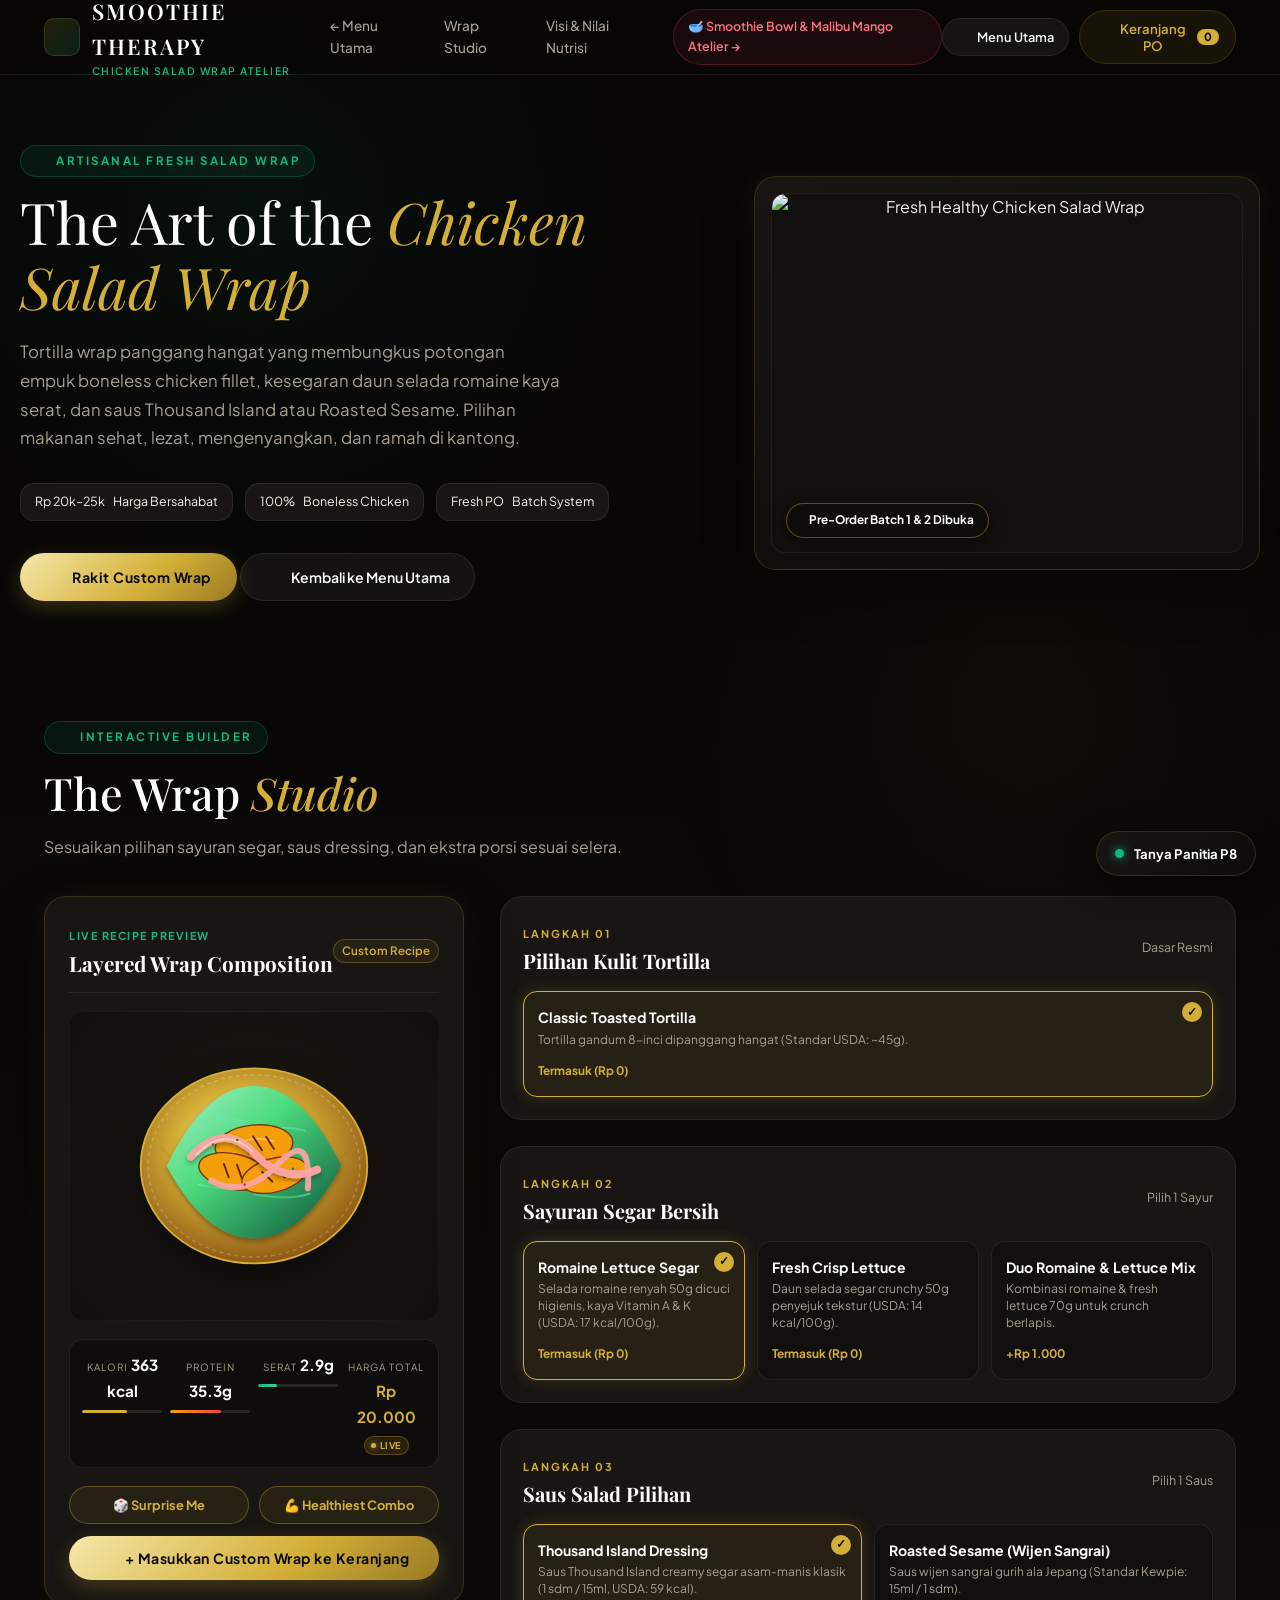
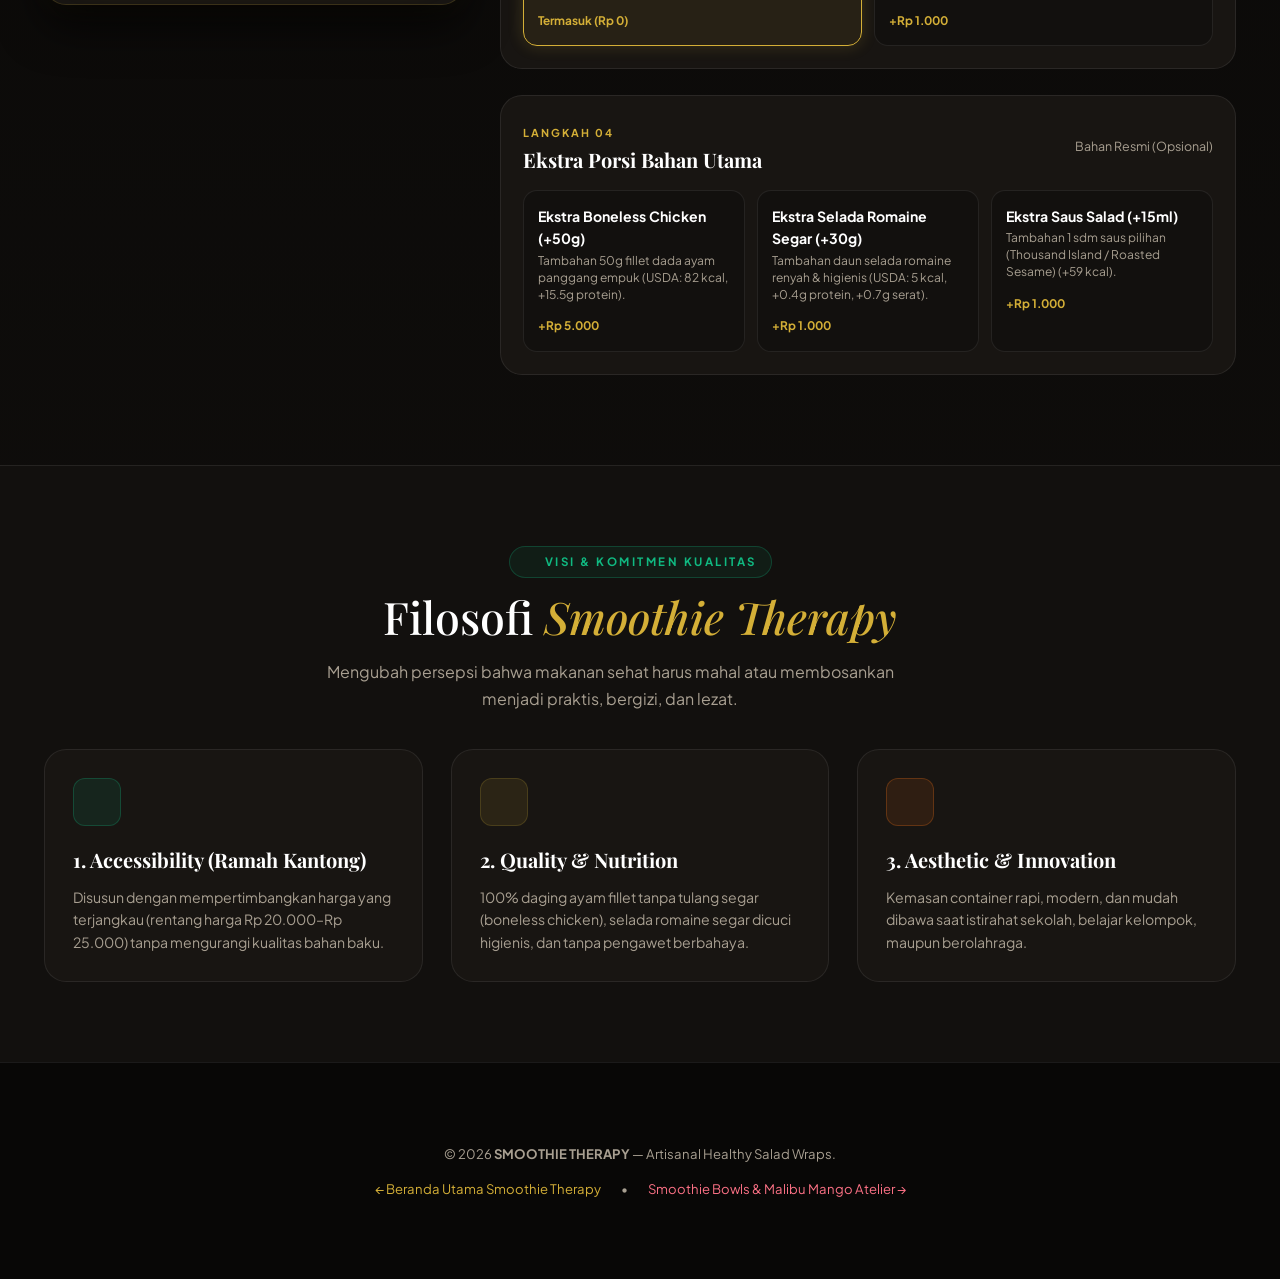
==== commit f9363582: "Fix stale copy, mobile CSS cascade order, and keyboard/screen-reader accessibility across all pages" ====
--- a/salad/index.html
+++ b/salad/index.html
@@ -4,7 +4,7 @@
   <meta charset="UTF-8">
   <meta name="viewport" content="width=device-width, initial-scale=1.0, viewport-fit=cover">
   <title>Smoothie Therapy — Chicken Salad Wrap Atelier</title>
-  <meta name="description" content="Artisanal Chicken Salad Wraps dengan boneless chicken panggang, selada romaine segar, dan saus salad istimewa. Praktis, bergizi, dan lezat.">
+  <meta name="description" content="Artisanal Chicken Salad Wraps dengan boneless chicken panggang, selada romaine segar, dan saus Thousand Island atau Roasted Sesame. Praktis, bergizi, dan lezat.">
 
   <!-- Google Fonts: Playfair Display & Plus Jakarta Sans -->
   <link rel="preconnect" href="https://fonts.googleapis.com">
@@ -48,8 +48,8 @@
           <i data-lucide="arrow-left" style="width: 14px; height: 14px;"></i>
           <span>Menu Utama</span>
         </a>
-        <button class="btn-folio-cart" onclick="openCartDrawer()" title="Lihat Keranjang Pesanan">
-          <i data-lucide="shopping-bag" style="width: 16px; height: 16px;"></i>
+        <button class="btn-folio-cart" onclick="openCartDrawer()" title="Lihat Keranjang Pesanan" aria-label="Lihat Keranjang Pesanan">
+          <i data-lucide="shopping-bag" style="width: 16px; height: 16px;" aria-hidden="true"></i>
           <span>Keranjang PO</span>
           <span class="cart-badge" id="cartBadgeCount">0</span>
         </button>
@@ -68,7 +68,7 @@
           <span>Artisanal Fresh Salad Wrap</span>
         </div>
         <h1>The Art of the <em>Chicken Salad Wrap</em></h1>
-        <p>Tortilla wrap panggang hangat yang membungkus potongan empuk boneless chicken fillet, kesegaran daun selada romaine kaya serat, dan saus salad istimewa. Pilihan makanan sehat, lezat, mengenyangkan, dan ramah di kantong.</p>
+        <p>Tortilla wrap panggang hangat yang membungkus potongan empuk boneless chicken fillet, kesegaran daun selada romaine kaya serat, dan saus Thousand Island atau Roasted Sesame. Pilihan makanan sehat, lezat, mengenyangkan, dan ramah di kantong.</p>
 
         <div class="hero-badges-strip">
           <div class="hero-stat-badge">
@@ -99,7 +99,7 @@
 
       <div class="hero-visual-card">
         <div class="hero-image-wrap">
-          <img src="https://images.unsplash.com/photo-1540420773420-3366772f4999?auto=format&fit=crop&w=800&q=80" alt="Fresh Healthy Caesar Chicken Wrap" class="hero-wrap-photo" loading="eager" decoding="async">
+          <img src="https://images.unsplash.com/photo-1540420773420-3366772f4999?auto=format&fit=crop&w=800&q=80" alt="Fresh Healthy Chicken Salad Wrap" class="hero-wrap-photo" loading="eager" decoding="async">
           <div class="hero-floating-pill">
             <div class="live-pulse-dot"></div>
             <span>Pre-Order Batch 1 & 2 Dibuka</span>
@@ -120,7 +120,7 @@
           <span>Interactive Builder</span>
         </div>
         <h2 class="section-title">The Wrap <em>Studio</em></h2>
-        <p class="section-subtext">Sesuaikan jenis kulit tortilla, sayuran segar, porsi ayam boneless, saus dressing, dan topping renyah sesuai selera.</p>
+        <p class="section-subtext">Sesuaikan pilihan sayuran segar, saus dressing, dan ekstra porsi sesuai selera.</p>
       </div>
 
       <div class="studio-workspace-grid">
@@ -184,7 +184,7 @@
               </div>
               <span class="control-hint">Dasar Resmi</span>
             </div>
-            <div class="ingredient-cards-grid" id="baseOptionsContainer"></div>
+            <div class="ingredient-cards-grid" id="baseOptionsContainer" role="radiogroup" aria-label="Pilihan Kulit Tortilla"></div>
           </div>
 
           <!-- Step 2: Fresh Greens -->
@@ -196,7 +196,7 @@
               </div>
               <span class="control-hint">Pilih 1 Sayur</span>
             </div>
-            <div class="ingredient-cards-grid" id="greensOptionsContainer"></div>
+            <div class="ingredient-cards-grid" id="greensOptionsContainer" role="radiogroup" aria-label="Sayuran Segar Bersih"></div>
           </div>
 
           <!-- Step 3: Salad Dressing -->
@@ -208,7 +208,7 @@
               </div>
               <span class="control-hint">Pilih 1 Saus</span>
             </div>
-            <div class="ingredient-cards-grid" id="dressingOptionsContainer"></div>
+            <div class="ingredient-cards-grid" id="dressingOptionsContainer" role="radiogroup" aria-label="Saus Salad Pilihan"></div>
           </div>
 
           <!-- Step 4: Ekstra Porsi Bahan Utama -->
@@ -220,7 +220,7 @@
               </div>
               <span class="control-hint">Bahan Resmi (Opsional)</span>
             </div>
-            <div class="ingredient-cards-grid" id="toppingsOptionsContainer"></div>
+            <div class="ingredient-cards-grid" id="toppingsOptionsContainer" role="group" aria-label="Ekstra Porsi Bahan Utama"></div>
           </div>
         </div>
       </div>
@@ -275,13 +275,13 @@
        CART FOLIO DRAWER
        ======================================================== -->
   <div class="cart-drawer-overlay" id="cartDrawerOverlay" onclick="closeCartDrawer()"></div>
-  <aside class="cart-drawer" id="cartDrawer">
+  <aside class="cart-drawer" id="cartDrawer" aria-label="Keranjang Pre-Order">
     <div class="drawer-header">
       <div>
         <h3>Keranjang Pre-Order</h3>
         <span style="font-size: 0.72rem; color: var(--gold); text-transform: uppercase; letter-spacing: 1px;">Smoothie Therapy</span>
       </div>
-      <button class="drawer-close-btn" onclick="closeCartDrawer()">✕</button>
+      <button class="drawer-close-btn" onclick="closeCartDrawer()" aria-label="Tutup keranjang">✕</button>
     </div>
 
     <div class="drawer-items-list" id="cartDrawerItemsList"></div>
@@ -305,18 +305,18 @@
   <!-- ========================================================
        SLEEK MINIMALIST PRE-ORDER MODAL
        ======================================================== -->
-  <div class="modal-overlay" id="checkoutModal">
+  <div class="modal-overlay" id="checkoutModal" role="dialog" aria-modal="true" aria-labelledby="checkoutModalTitle">
     <div class="sleek-checkout-sheet">
       <div class="checkout-sheet-header">
         <div class="sheet-title-group">
-          <h3>Konfirmasi Wrap</h3>
+          <h3 id="checkoutModalTitle">Konfirmasi Wrap</h3>
           <div class="sheet-summary-badge emerald-badge">
             <span id="checkoutBadgeCount">1 Wrap</span>
             <span>•</span>
             <span id="checkoutBadgeTotal">Rp 20.000</span>
           </div>
         </div>
-        <button class="sheet-close-btn" onclick="closeCheckoutModal()">✕</button>
+        <button class="sheet-close-btn" onclick="closeCheckoutModal()" aria-label="Tutup">✕</button>
       </div>
 
       <!-- Quick Item Chips Preview -->
@@ -325,32 +325,32 @@
       <!-- Compact 2-Col Input for Name & Address -->
       <div class="checkout-grid-2col">
         <div class="sleek-input-field">
-          <label>Nama Pemesan *</label>
-          <input type="text" id="recipientNameInput" placeholder="Nama lengkap">
+          <label for="recipientNameInput">Nama Pemesan *</label>
+          <input type="text" id="recipientNameInput" autocomplete="name" required placeholder="Nama lengkap">
         </div>
         <div class="sleek-input-field">
-          <label>Alamat Pengiriman *</label>
-          <input type="text" id="deliveryAddressInput" placeholder="Alamat jalan / no. rumah">
+          <label for="deliveryAddressInput">Alamat Pengiriman *</label>
+          <input type="text" id="deliveryAddressInput" autocomplete="street-address" required placeholder="Alamat jalan / no. rumah">
         </div>
       </div>
 
       <!-- Optional Catatan -->
       <div class="sleek-input-field">
-        <label>Catatan (Opsional)</label>
+        <label for="orderNotesInput">Catatan (Opsional)</label>
         <input type="text" id="orderNotesInput" placeholder="Misal: saus dipisah, tanpa lada">
       </div>
 
       <!-- Segmented Payment Selector -->
       <div class="sleek-control-group">
-        <label>Metode Pembayaran</label>
-        <div class="sleek-segmented-row">
-          <button type="button" class="sleek-segment-item active" id="pay_qris" onclick="setPaymentMethod('qris')">
+        <label id="payMethodGroupLabel">Metode Pembayaran</label>
+        <div class="sleek-segmented-row" role="radiogroup" aria-labelledby="payMethodGroupLabel">
+          <button type="button" role="radio" aria-checked="true" class="sleek-segment-item active" id="pay_qris" onclick="setPaymentMethod('qris')">
             <span class="seg-title">⚡ QRIS</span>
           </button>
-          <button type="button" class="sleek-segment-item" id="pay_transfer" onclick="setPaymentMethod('transfer')">
+          <button type="button" role="radio" aria-checked="false" class="sleek-segment-item" id="pay_transfer" onclick="setPaymentMethod('transfer')">
             <span class="seg-title">🏦 Transfer</span>
           </button>
-          <button type="button" class="sleek-segment-item" id="pay_cash" onclick="setPaymentMethod('cash')">
+          <button type="button" role="radio" aria-checked="false" class="sleek-segment-item" id="pay_cash" onclick="setPaymentMethod('cash')">
             <span class="seg-title">💵 Tunai (Sekolah)</span>
           </button>
         </div>
@@ -370,14 +370,14 @@
   <!-- ========================================================
        ORDER SUCCESS TICKET MODAL
        ======================================================== -->
-  <div class="modal-overlay" id="trackerModal">
+  <div class="modal-overlay" id="trackerModal" role="dialog" aria-modal="true" aria-labelledby="trackerModalTitle">
     <div class="modal-card" style="max-width: 480px; text-align: center;">
-      <button class="modal-close-x" onclick="closeTrackerModal()">✕</button>
+      <button class="modal-close-x" onclick="closeTrackerModal()" aria-label="Tutup">✕</button>
       <div class="section-tag emerald" style="margin-bottom: 8px;">
-        <i data-lucide="check-circle" style="width: 12px; height: 12px;"></i>
+        <i data-lucide="check-circle" style="width: 12px; height: 12px;" aria-hidden="true"></i>
         <span>Pre-Order Terkirim!</span>
       </div>
-      <h3 style="font-family: var(--font-serif); font-size: 1.6rem; color: #ffffff; margin-bottom: 4px;">Tiket Pesanan Chicken Wrap</h3>
+      <h3 id="trackerModalTitle" style="font-family: var(--font-serif); font-size: 1.6rem; color: #ffffff; margin-bottom: 4px;">Tiket Pesanan Chicken Wrap</h3>
       <p style="font-size: 0.85rem; color: var(--text-muted); margin-bottom: 16px;">WhatsApp telah dibuka untuk konfirmasi langsung ke panitia P8.</p>
 
       <!-- Scannable Ticket Summary -->
@@ -409,8 +409,8 @@
   <!-- ========================================================
        CONCIERGE CHATBOX (WHATSAPP & FAQ)
        ======================================================== -->
-  <div class="concierge-floating-pill" onclick="toggleConcierge()" title="Buka Concierge P8">
-    <div class="concierge-live-dot"></div>
+  <div class="concierge-floating-pill" role="button" tabindex="0" aria-label="Buka Tanya Panitia P8" onclick="toggleConcierge()" onkeydown="if(event.key==='Enter'||event.key===' '){event.preventDefault();toggleConcierge();}" title="Tanya Panitia P8">
+    <div class="concierge-live-dot" aria-hidden="true"></div>
     <span style="font-size: 0.82rem; font-weight: 700; color: #ffffff;">Tanya Panitia P8</span>
   </div>
 
@@ -418,9 +418,9 @@
     <div class="concierge-header">
       <div>
         <h4 style="font-size: 0.95rem; font-weight: 700; color: #ffffff;">Smoothie Therapy Concierge</h4>
-        <span style="font-size: 0.68rem; color: #4ade80;">● Tim Customer Care Standby</span>
-      </div>
-      <button onclick="toggleConcierge()" style="color: var(--text-muted); font-size: 1rem;">✕</button>
+        <span style="font-size: 0.68rem; color: #4ade80;">● Tim Panitia P8 Siaga</span>
+      </div>
+      <button onclick="toggleConcierge()" aria-label="Tutup chat" style="color: var(--text-muted); font-size: 1rem;">✕</button>
     </div>
 
     <!-- Direct Social Connections -->
@@ -442,7 +442,7 @@
 
     <!-- Input Row -->
     <div class="concierge-input-row">
-      <input type="text" class="concierge-chat-input" id="conciergeChatInput" placeholder="Tanya tentang porsi, harga, pengiriman..." onkeydown="handleConciergeKey(event)">
+      <input type="text" class="concierge-chat-input" id="conciergeChatInput" aria-label="Tulis pesan pertanyaan" placeholder="Tanya tentang porsi, harga, pengiriman..." onkeydown="handleConciergeKey(event)">
       <button onclick="sendConciergeMessage()" style="color: var(--gold); font-size: 0.82rem; font-weight: 700;">Kirim</button>
     </div>
   </div>
--- a/salad/style.css
+++ b/salad/style.css
@@ -86,8 +86,17 @@
   font-family: inherit;
   cursor: pointer;
   border: none;
-  outline: none;
   background: none;
+}
+
+button:focus-visible,
+a:focus-visible,
+[role="button"]:focus-visible,
+[role="radio"]:focus-visible,
+[role="checkbox"]:focus-visible,
+[tabindex]:focus-visible {
+  outline: 2px solid var(--gold);
+  outline-offset: 2px;
 }
 
 /* Typography & Utilities */
@@ -874,6 +883,7 @@
   width: 100%;
   max-width: 440px;
   height: 100vh;
+  height: 100dvh;
   background: #110f0d;
   border-left: 1px solid var(--border);
   z-index: 1000;
@@ -1274,160 +1284,6 @@
   font-size: 0.82rem;
 }
 
-/* Responsive & Mobile Enhancements */
-@media (max-width: 900px) {
-  .hero-wrap {
-    grid-template-columns: 1fr;
-    text-align: center;
-    gap: 30px;
-  }
-  .hero-content p {
-    margin: 0 auto 30px;
-  }
-  .hero-badges-strip {
-    justify-content: center;
-  }
-  .studio-grid,
-  .studio-workspace-grid {
-    grid-template-columns: 1fr;
-    gap: 24px;
-  }
-  .stage-column,
-  .studio-visualizer-card {
-    position: static;
-  }
-  .philosophy-grid {
-    grid-template-columns: 1fr;
-  }
-  .nav-links {
-    display: none;
-  }
-}
-
-@media (max-width: 768px) {
-  .container {
-    padding: 0 18px;
-  }
-  .nav-inner {
-    height: 64px;
-  }
-  .brand-text-name {
-    font-size: 1.15rem;
-  }
-  .brand-text-sub {
-    font-size: 0.62rem;
-  }
-  .hero-section {
-    padding: 40px 0 35px;
-  }
-  .hero-content h1 {
-    font-size: 2.1rem;
-    line-height: 1.25;
-  }
-  .hero-actions {
-    flex-direction: column;
-    width: 100%;
-    gap: 10px;
-  }
-  .hero-actions a,
-  .hero-actions button {
-    width: 100%;
-    justify-content: center;
-    min-height: 48px;
-  }
-}
-
-@media (max-width: 560px) {
-  .container {
-    padding: 0 14px;
-  }
-  .nav-inner {
-    gap: 8px;
-  }
-  .nav-actions {
-    gap: 6px;
-  }
-  .btn-back-main {
-    padding: 6px 10px;
-    font-size: 0.72rem;
-    gap: 4px;
-  }
-  .btn-folio-cart {
-    padding: 6px 10px;
-    font-size: 0.72rem;
-    gap: 5px;
-  }
-  .hero-content h1 {
-    font-size: 1.8rem;
-  }
-  .hero-badges-strip {
-    flex-wrap: wrap;
-    gap: 8px;
-  }
-  .stage-view-canvas,
-  .studio-stage-box {
-    height: 240px;
-  }
-  .macro-hud-bar,
-  .studio-hud-grid {
-    grid-template-columns: repeat(2, 1fr);
-    gap: 8px;
-  }
-  .ingredient-cards-grid {
-    grid-template-columns: 1fr;
-  }
-  .control-group-block {
-    padding: 16px 14px;
-  }
-  .checkout-grid-2col {
-    grid-template-columns: 1fr;
-    gap: 8px;
-  }
-  .sleek-checkout-sheet {
-    width: 100%;
-    max-width: calc(100vw - 20px);
-    padding: 16px 14px;
-    margin: 6px;
-    max-height: 92vh;
-  }
-  .sleek-input-field input {
-    font-size: 16px; /* Prevents auto-zoom on mobile Safari */
-    padding: 10px 12px;
-    min-height: 44px;
-  }
-  .sleek-segmented-row {
-    gap: 4px;
-  }
-  .sleek-segment-item {
-    padding: 7px 2px;
-  }
-  .sleek-segment-item .seg-title {
-    font-size: 0.72rem;
-  }
-  .btn-sleek-checkout {
-    min-height: 48px;
-    padding: 12px 14px;
-    font-size: 0.88rem;
-  }
-  .cart-drawer {
-    width: 100%;
-    max-width: 100vw;
-  }
-  .concierge-floating-pill {
-    bottom: 16px;
-    right: 12px;
-    padding: 9px 13px;
-    font-size: 0.76rem;
-  }
-  .concierge-window {
-    width: calc(100vw - 24px);
-    right: 12px;
-    bottom: 70px;
-    max-height: 75vh;
-  }
-}
-
-
 /* --- SLEEK MINIMALIST CHECKOUT SHEET --- */
 .modal-overlay {
   position: fixed;
@@ -1763,3 +1619,181 @@
   background: #fb7185;
   color: #fff;
 }
+
+/* ========================================================
+   RESPONSIVE & MOBILE ENHANCEMENTS (placed last for cascade)
+   ======================================================== */
+@media (max-width: 900px) {
+  .hero-wrap {
+    grid-template-columns: 1fr;
+    text-align: center;
+    gap: 30px;
+  }
+  .hero-content p {
+    margin: 0 auto 30px;
+  }
+  .hero-badges-strip {
+    justify-content: center;
+  }
+  .studio-grid,
+  .studio-workspace-grid {
+    grid-template-columns: 1fr;
+    gap: 24px;
+  }
+  .stage-column,
+  .studio-visualizer-card {
+    position: static;
+  }
+  .philosophy-grid {
+    grid-template-columns: 1fr;
+  }
+  .nav-links {
+    display: none;
+  }
+}
+
+@media (max-width: 768px) {
+  .container {
+    padding: 0 18px;
+  }
+  .nav-inner {
+    height: 64px;
+  }
+  .brand-text-name {
+    font-size: 1.15rem;
+  }
+  .brand-text-sub {
+    font-size: 0.62rem;
+  }
+  .hero-section {
+    padding: 40px 0 35px;
+  }
+  .hero-content h1 {
+    font-size: 2.1rem;
+    line-height: 1.25;
+  }
+  .hero-actions {
+    flex-direction: column;
+    width: 100%;
+    gap: 10px;
+  }
+  .hero-actions a,
+  .hero-actions button {
+    width: 100%;
+    justify-content: center;
+    min-height: 48px;
+  }
+}
+
+@media (max-width: 560px) {
+  .container {
+    padding: 0 14px;
+  }
+  footer {
+    padding-bottom: 84px;
+  }
+  .nav-inner {
+    gap: 8px;
+  }
+  .nav-actions {
+    gap: 6px;
+  }
+  .btn-back-main {
+    padding: 6px 10px;
+    min-height: 40px;
+    font-size: 0.72rem;
+    gap: 4px;
+  }
+  .btn-folio-cart {
+    padding: 6px 10px;
+    min-height: 40px;
+    font-size: 0.72rem;
+    gap: 5px;
+  }
+  .hero-content h1 {
+    font-size: 1.8rem;
+  }
+  .hero-badges-strip {
+    flex-wrap: wrap;
+    gap: 8px;
+  }
+  .stage-view-canvas,
+  .studio-stage-box {
+    height: 240px;
+  }
+  .macro-hud-bar,
+  .studio-hud-grid {
+    grid-template-columns: repeat(2, 1fr);
+    gap: 8px;
+  }
+  .ingredient-cards-grid {
+    grid-template-columns: 1fr;
+  }
+  .quick-pick-btn {
+    min-height: 44px;
+    white-space: normal;
+    line-height: 1.2;
+  }
+  .control-group-block {
+    padding: 16px 14px;
+  }
+  .checkout-grid-2col {
+    grid-template-columns: 1fr;
+    gap: 8px;
+  }
+  .sleek-checkout-sheet {
+    width: 100%;
+    max-width: calc(100vw - 20px);
+    padding: 16px 14px;
+    margin: 6px;
+    max-height: 92vh;
+  }
+  .sleek-input-field input {
+    font-size: 16px; /* Prevents auto-zoom on mobile Safari */
+    padding: 10px 12px;
+    min-height: 44px;
+  }
+  .sleek-segmented-row {
+    gap: 4px;
+  }
+  .sleek-segment-item {
+    padding: 7px 2px;
+  }
+  .sleek-segment-item .seg-title {
+    font-size: 0.72rem;
+  }
+  .btn-sleek-checkout {
+    min-height: 48px;
+    padding: 12px 14px;
+    font-size: 0.88rem;
+  }
+  .cart-drawer {
+    width: 100%;
+    max-width: 100vw;
+  }
+  .concierge-floating-pill {
+    bottom: calc(16px + env(safe-area-inset-bottom));
+    right: 12px;
+    padding: 9px 13px;
+    min-height: 44px;
+    font-size: 0.76rem;
+  }
+  .concierge-window {
+    width: calc(100vw - 24px);
+    right: 12px;
+    bottom: 70px;
+    max-height: calc(100dvh - 100px);
+  }
+}
+
+@media (prefers-reduced-motion: reduce) {
+  *, *::before, *::after {
+    animation-duration: 0.01ms !important;
+    animation-iteration-count: 1 !important;
+    transition-duration: 0.01ms !important;
+    scroll-behavior: auto !important;
+  }
+  .svg-pop-layer {
+    animation: none !important;
+  }
+}
